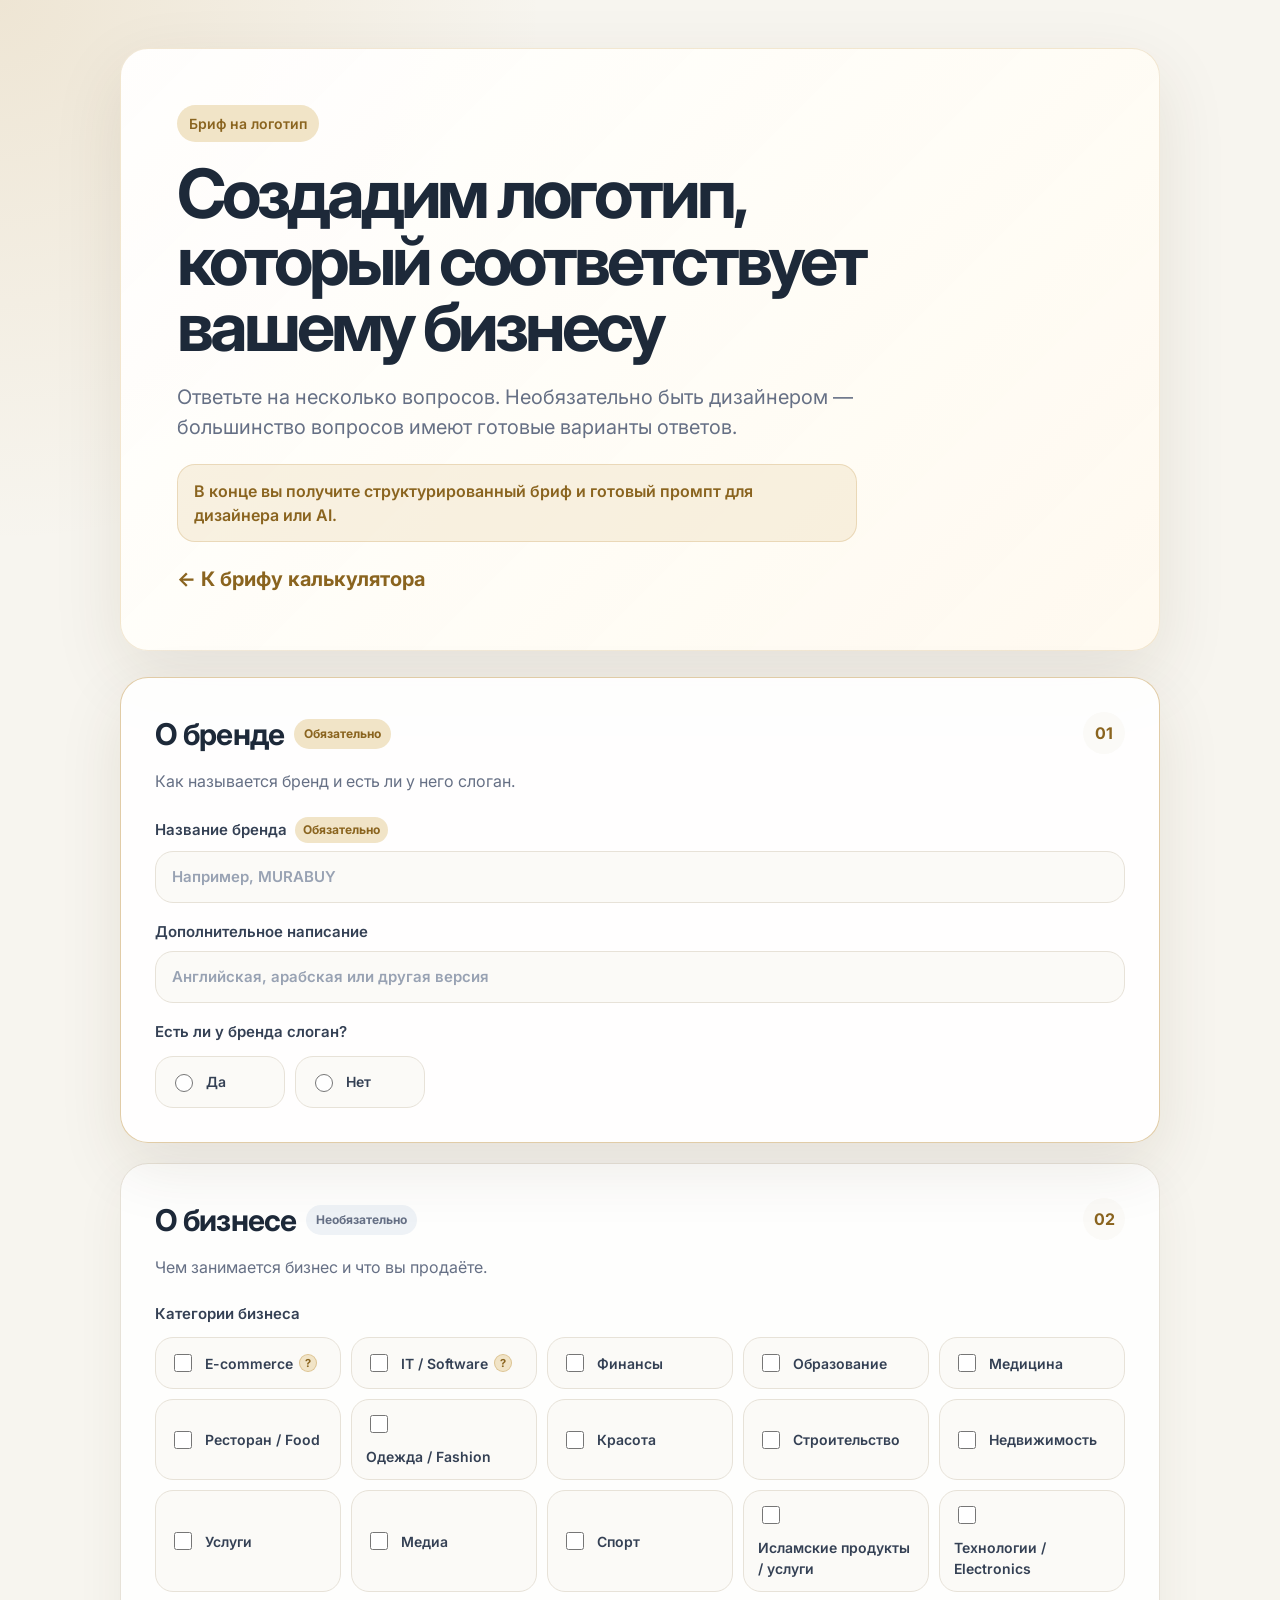
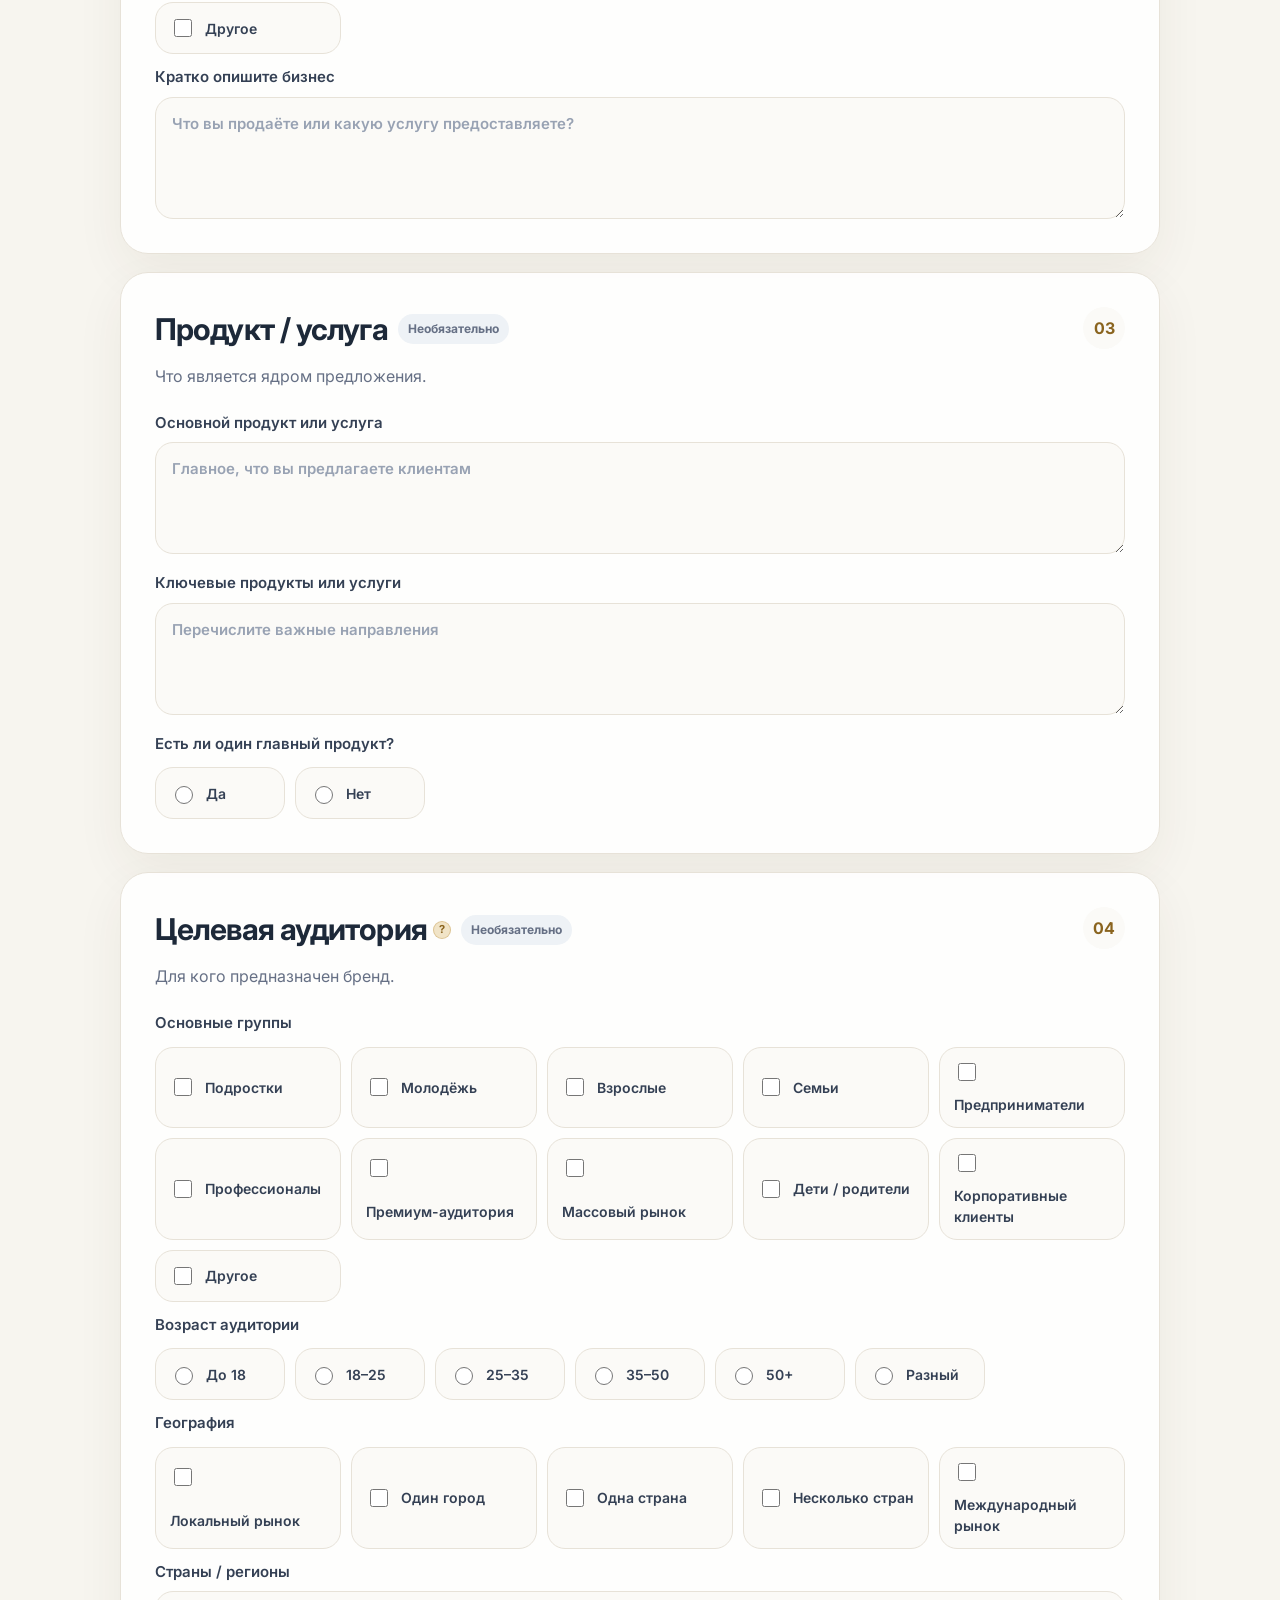
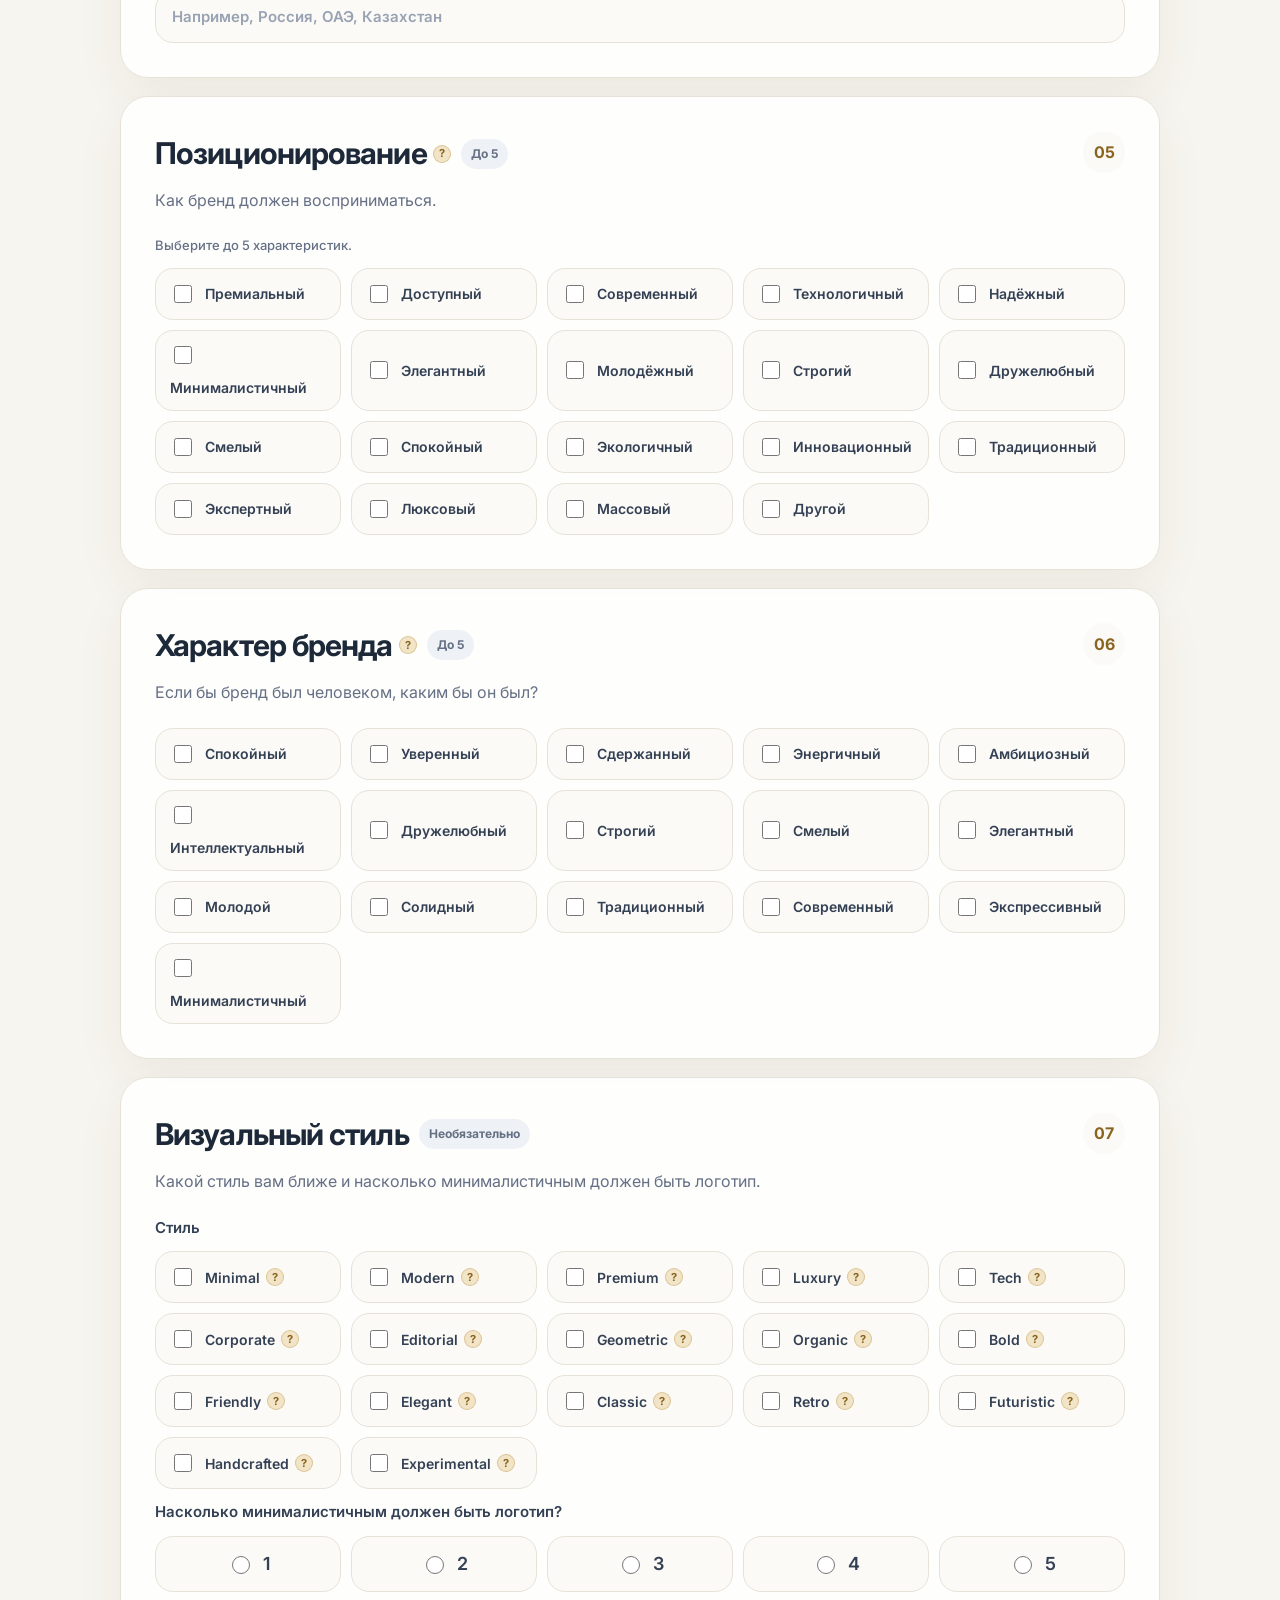
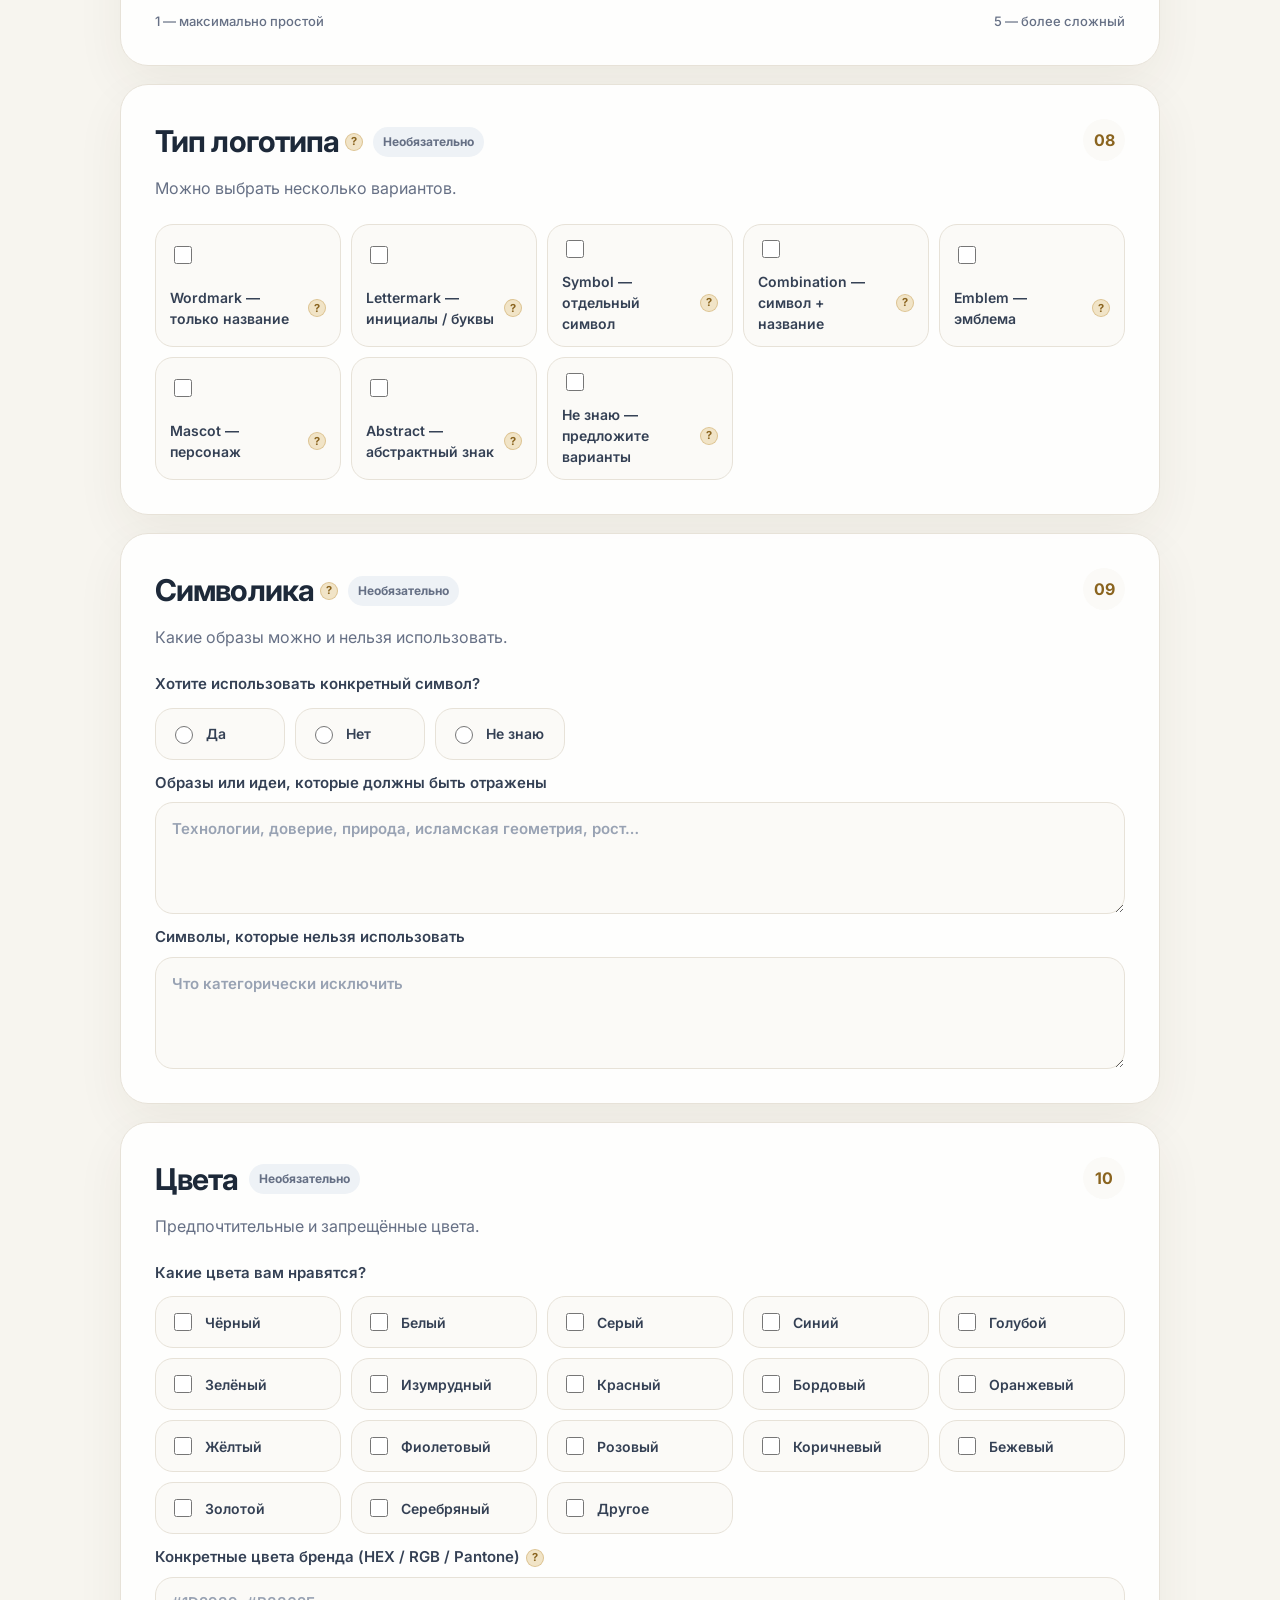
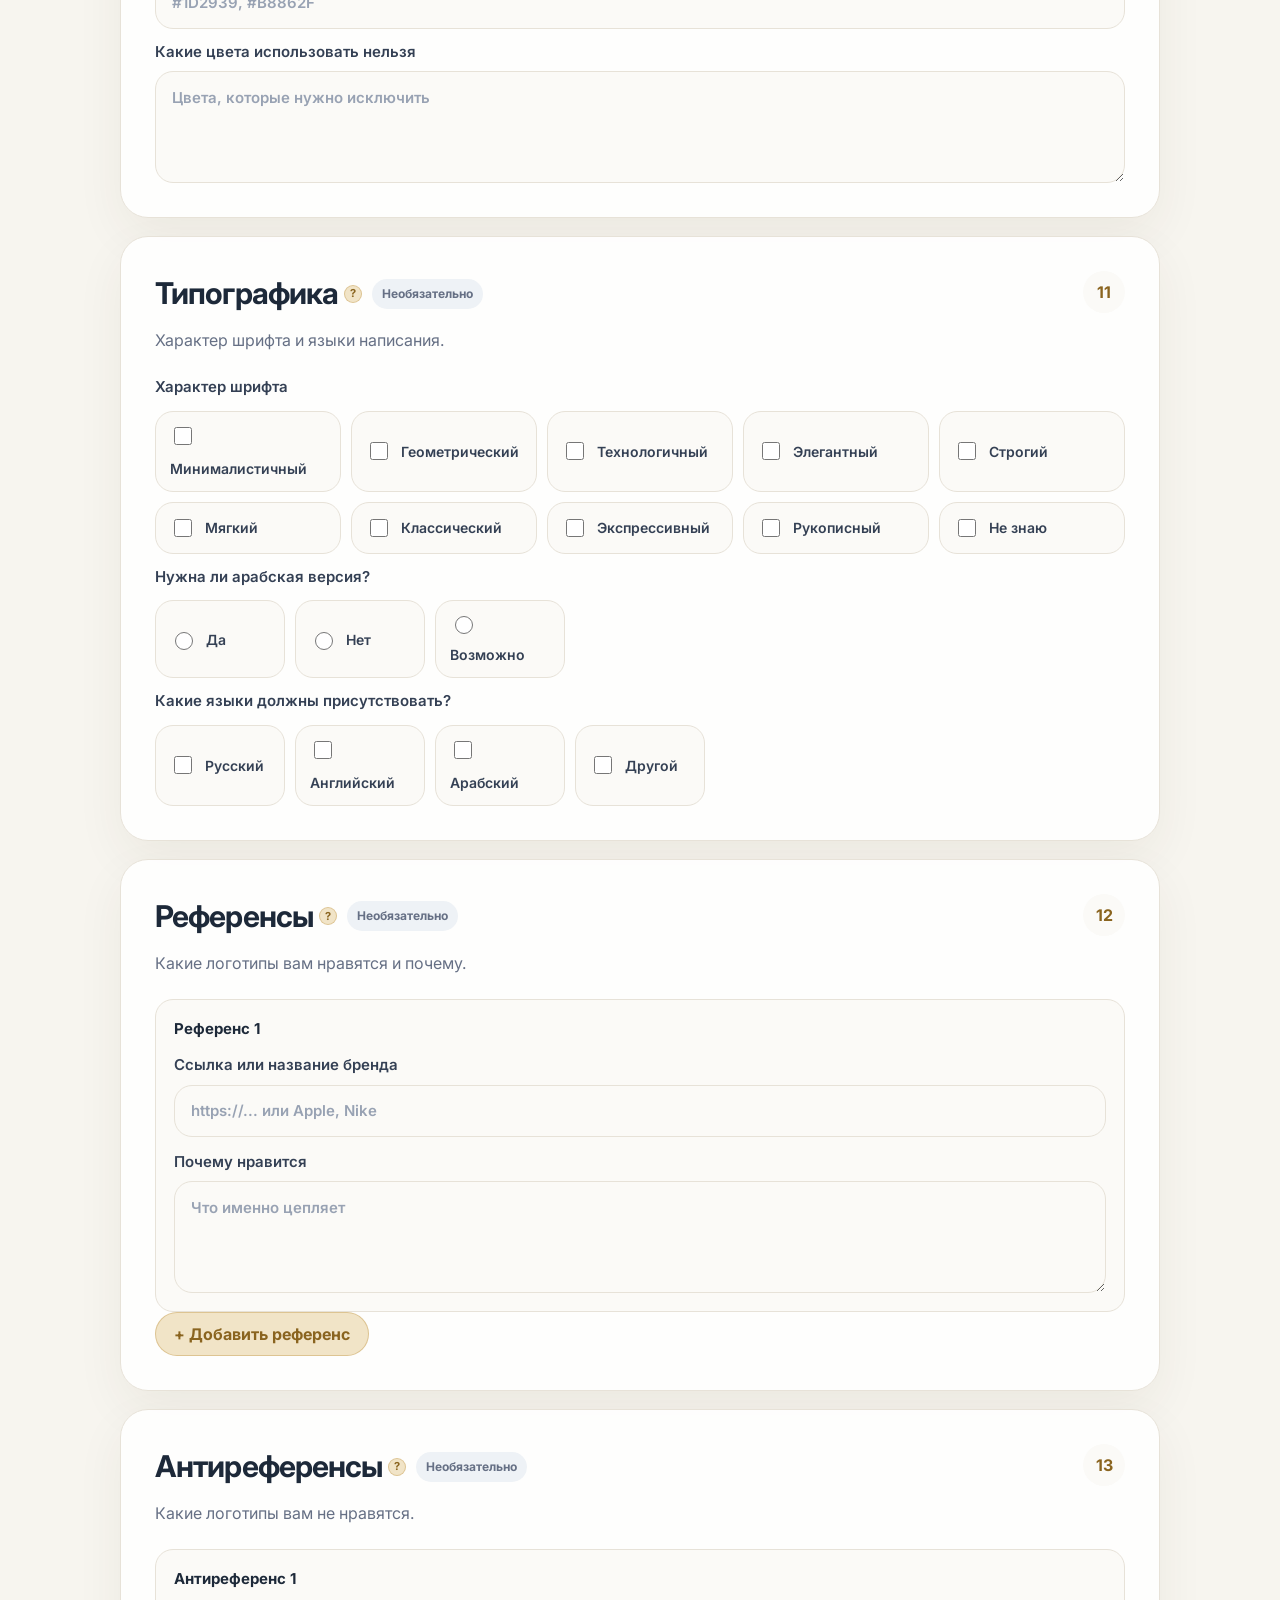
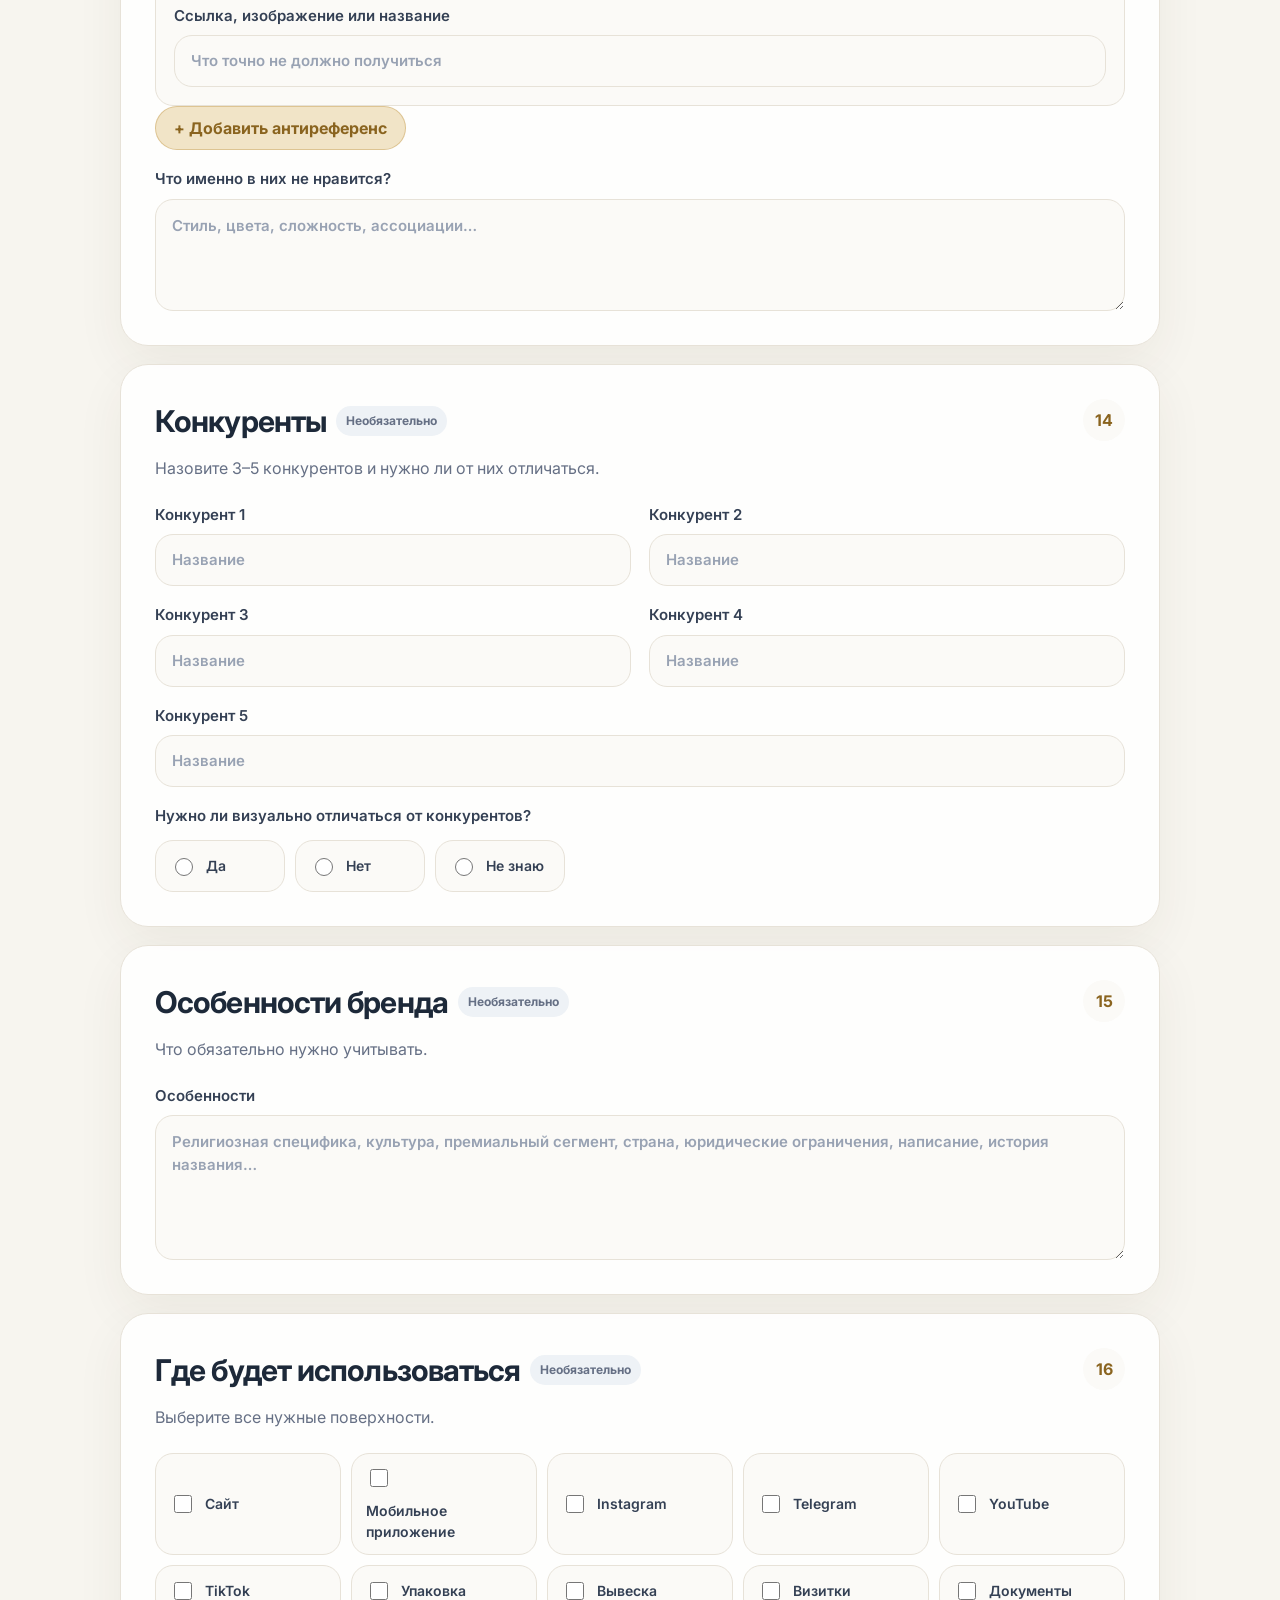
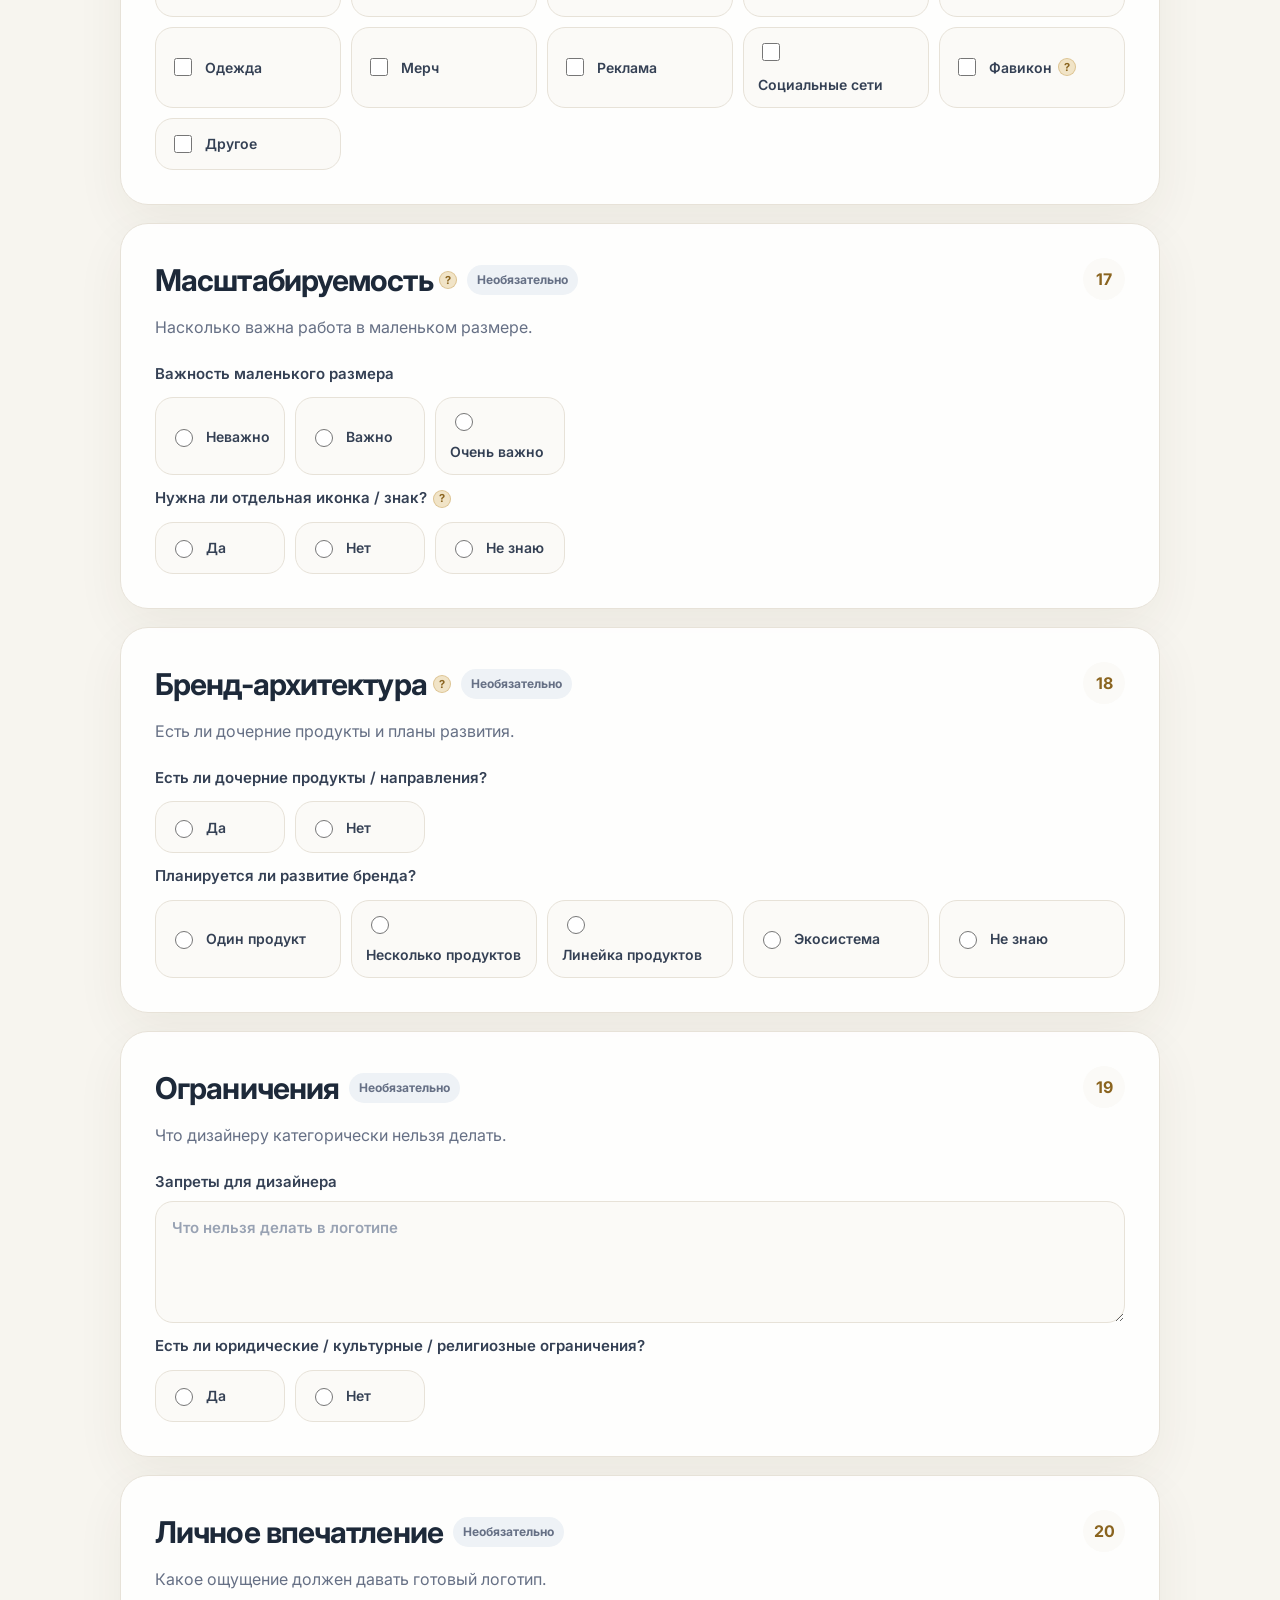
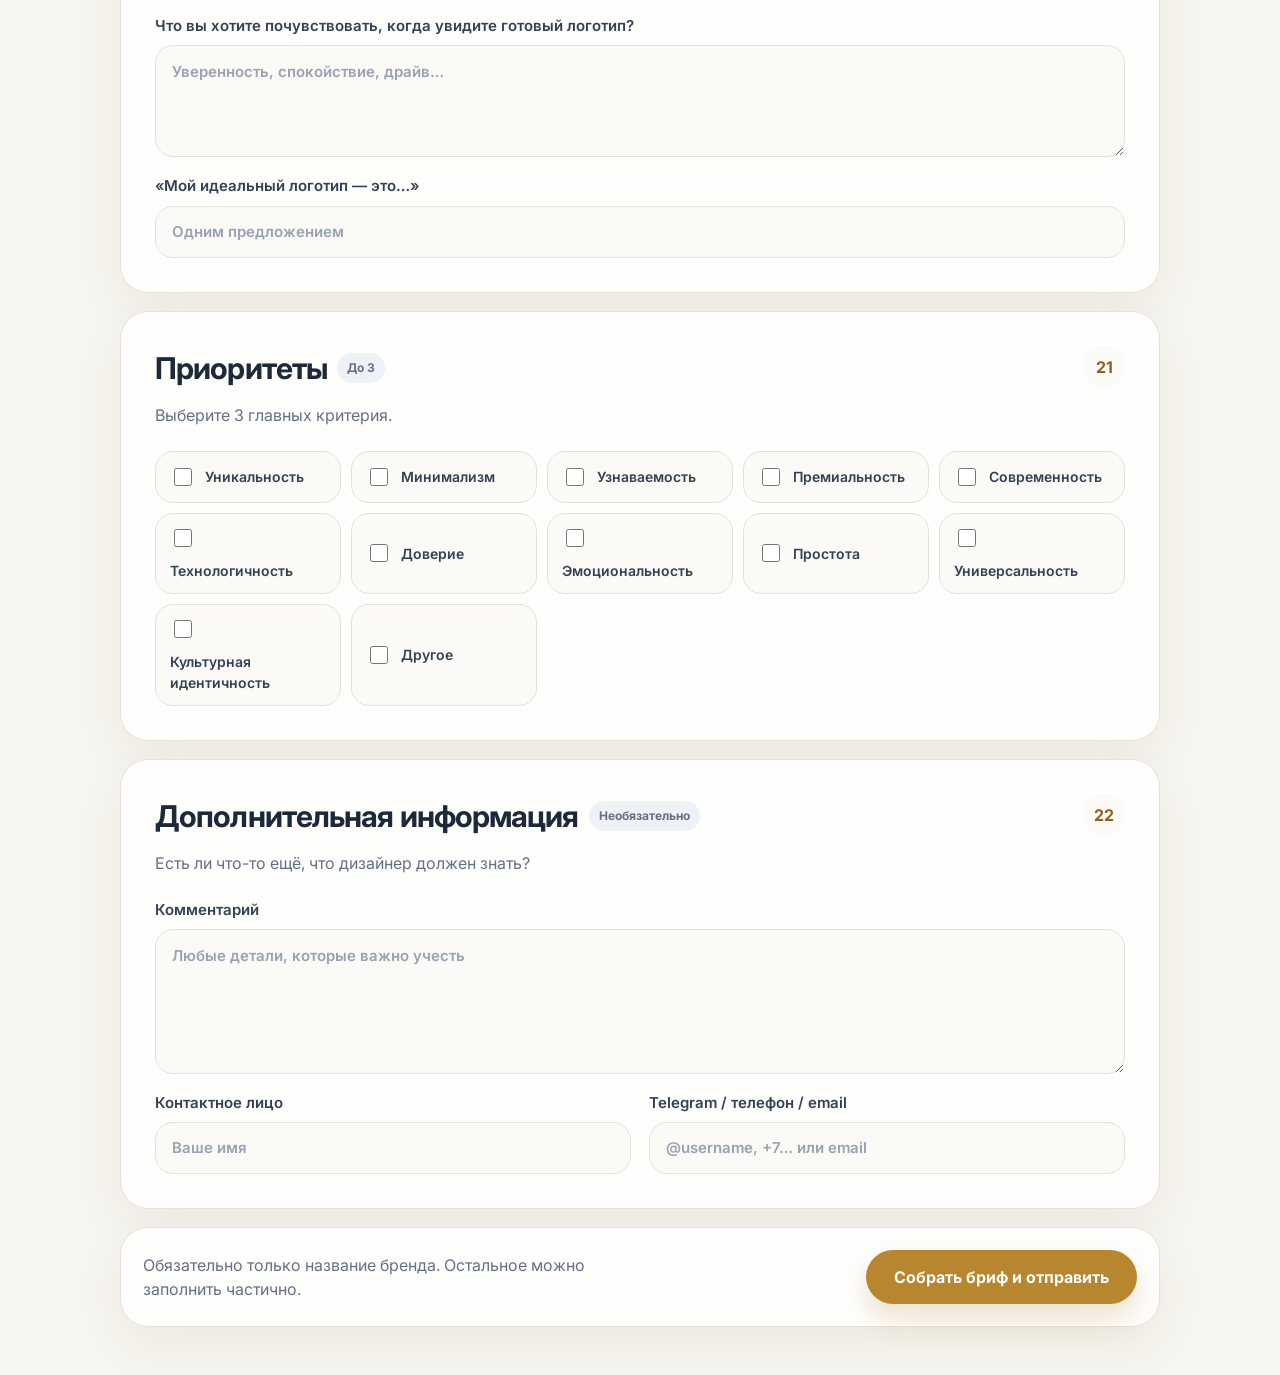
==== logo/index.html @ f01e8b41 "Add term tips and expand the logo brief" ====
<!doctype html>
<html lang="ru">
  <head>
    <meta charset="UTF-8" />
    <meta name="viewport" content="width=device-width, initial-scale=1.0" />
    <title>Бриф на создание логотипа</title>
    <link rel="preconnect" href="https://fonts.googleapis.com" />
    <link rel="preconnect" href="https://fonts.gstatic.com" crossorigin />
    <link
      href="https://fonts.googleapis.com/css2?family=Inter:wght@400;500;600;700&display=swap"
      rel="stylesheet"
    />
    <link rel="stylesheet" href="../styles.css" />
    <link rel="stylesheet" href="styles.css" />
  </head>
  <body>
    <main class="page">
      <section class="hero" aria-labelledby="page-title">
        <div class="hero__badge">Бриф на логотип</div>
        <h1 id="page-title">Создадим логотип, который соответствует вашему бизнесу</h1>
        <p>
          Ответьте на несколько вопросов. Необязательно быть дизайнером — большинство вопросов
          имеют готовые варианты ответов.
        </p>
        <p class="hero__hint">
          В конце вы получите структурированный бриф и готовый промпт для дизайнера или AI.
        </p>
        <p>
          <a href="/">← К брифу калькулятора</a>
        </p>
      </section>

      <nav class="brief-nav" aria-label="Навигация по брифу">
        <a href="#brand" class="brief-nav__link is-active">Бренд</a>
        <a href="#business" class="brief-nav__link">Бизнес</a>
        <a href="#product" class="brief-nav__link">Продукт</a>
        <a href="#audience" class="brief-nav__link">Аудитория</a>
        <a href="#positioning" class="brief-nav__link">Позиция</a>
        <a href="#personality" class="brief-nav__link">Характер</a>
        <a href="#visual" class="brief-nav__link">Стиль</a>
        <a href="#logo-type" class="brief-nav__link">Тип</a>
        <a href="#symbolism" class="brief-nav__link">Символы</a>
        <a href="#colors" class="brief-nav__link">Цвета</a>
        <a href="#typography" class="brief-nav__link">Шрифт</a>
        <a href="#references" class="brief-nav__link">Референсы</a>
        <a href="#anti-references" class="brief-nav__link">Анти</a>
        <a href="#competitors" class="brief-nav__link">Конкуренты</a>
        <a href="#features" class="brief-nav__link">Особенности</a>
        <a href="#usage" class="brief-nav__link">Где</a>
        <a href="#scalability" class="brief-nav__link">Масштаб</a>
        <a href="#architecture" class="brief-nav__link">Архитектура</a>
        <a href="#constraints" class="brief-nav__link">Ограничения</a>
        <a href="#impression" class="brief-nav__link">Впечатление</a>
        <a href="#priorities" class="brief-nav__link">Приоритеты</a>
        <a href="#extra" class="brief-nav__link">Ещё</a>
      </nav>

      <form class="brief-form" id="brief-form">
        <section class="form-section" id="brand" aria-labelledby="brand-title">
          <div class="section-heading">
            <span class="section-number">01</span>
            <div>
              <div class="section-title">
                <h2 id="brand-title">О бренде</h2>
                <span class="section-meta section-meta--required">Обязательно</span>
              </div>
              <p>Как называется бренд и есть ли у него слоган.</p>
            </div>
          </div>

          <div class="form-grid">
            <label class="form-grid__wide">
              <span class="field-label">Название бренда <span class="required-badge">Обязательно</span></span>
              <input name="brandName" type="text" placeholder="Например, MURABUY" required />
            </label>
            <label class="form-grid__wide">
              Дополнительное написание
              <input name="brandNameAlt" type="text" placeholder="Английская, арабская или другая версия" />
            </label>
            <div class="form-grid__wide field-group">
              <p class="field-group__title">Есть ли у бренда слоган?</p>
              <div class="choice-grid choice-grid--compact" data-choice-group="hasSlogan">
                <label class="choice-option">
                  <input name="hasSlogan" type="radio" value="Да" data-show="slogan-field" />
                  Да
                </label>
                <label class="choice-option">
                  <input name="hasSlogan" type="radio" value="Нет" />
                  Нет
                </label>
              </div>
              <label class="conditional-field" id="slogan-field" data-depends="hasSlogan" data-when="Да">
                Слоган
                <input name="slogan" type="text" placeholder="Короткая фраза бренда" />
              </label>
            </div>
          </div>
        </section>

        <section class="form-section" id="business" aria-labelledby="business-title">
          <div class="section-heading">
            <span class="section-number">02</span>
            <div>
              <div class="section-title">
                <h2 id="business-title">О бизнесе</h2>
                <span class="section-meta">Необязательно</span>
              </div>
              <p>Чем занимается бизнес и что вы продаёте.</p>
            </div>
          </div>

          <div class="field-group">
            <p class="field-group__title">Категории бизнеса</p>
            <div class="choice-grid">
              <label class="choice-option"><input name="businessCategories" type="checkbox" value="E-commerce" /> E-commerce</label>
              <label class="choice-option"><input name="businessCategories" type="checkbox" value="IT / Software" /> IT / Software</label>
              <label class="choice-option"><input name="businessCategories" type="checkbox" value="Финансы" /> Финансы</label>
              <label class="choice-option"><input name="businessCategories" type="checkbox" value="Образование" /> Образование</label>
              <label class="choice-option"><input name="businessCategories" type="checkbox" value="Медицина" /> Медицина</label>
              <label class="choice-option"><input name="businessCategories" type="checkbox" value="Ресторан / Food" /> Ресторан / Food</label>
              <label class="choice-option"><input name="businessCategories" type="checkbox" value="Одежда / Fashion" /> Одежда / Fashion</label>
              <label class="choice-option"><input name="businessCategories" type="checkbox" value="Красота" /> Красота</label>
              <label class="choice-option"><input name="businessCategories" type="checkbox" value="Строительство" /> Строительство</label>
              <label class="choice-option"><input name="businessCategories" type="checkbox" value="Недвижимость" /> Недвижимость</label>
              <label class="choice-option"><input name="businessCategories" type="checkbox" value="Услуги" /> Услуги</label>
              <label class="choice-option"><input name="businessCategories" type="checkbox" value="Медиа" /> Медиа</label>
              <label class="choice-option"><input name="businessCategories" type="checkbox" value="Спорт" /> Спорт</label>
              <label class="choice-option"><input name="businessCategories" type="checkbox" value="Исламские продукты / услуги" /> Исламские продукты / услуги</label>
              <label class="choice-option"><input name="businessCategories" type="checkbox" value="Технологии / Electronics" /> Технологии / Electronics</label>
              <label class="choice-option"><input name="businessCategories" type="checkbox" value="Другое" data-show="business-other" /> Другое</label>
            </div>
            <label class="conditional-field" id="business-other" data-depends-checkbox="businessCategories" data-when="Другое">
              Если «Другое»
              <input name="businessOther" type="text" placeholder="Укажите свою категорию" />
            </label>
            <label>
              Кратко опишите бизнес
              <textarea name="businessDescription" rows="4" placeholder="Что вы продаёте или какую услугу предоставляете?"></textarea>
            </label>
          </div>
        </section>

        <section class="form-section" id="product" aria-labelledby="product-title">
          <div class="section-heading">
            <span class="section-number">03</span>
            <div>
              <div class="section-title">
                <h2 id="product-title">Продукт / услуга</h2>
                <span class="section-meta">Необязательно</span>
              </div>
              <p>Что является ядром предложения.</p>
            </div>
          </div>

          <div class="form-grid">
            <label class="form-grid__wide">
              Основной продукт или услуга
              <textarea name="mainProduct" rows="3" placeholder="Главное, что вы предлагаете клиентам"></textarea>
            </label>
            <label class="form-grid__wide">
              Ключевые продукты или услуги
              <textarea name="keyProducts" rows="3" placeholder="Перечислите важные направления"></textarea>
            </label>
            <div class="form-grid__wide field-group">
              <p class="field-group__title">Есть ли один главный продукт?</p>
              <div class="choice-grid choice-grid--compact">
                <label class="choice-option">
                  <input name="hasHeroProduct" type="radio" value="Да" data-show="hero-product-field" />
                  Да
                </label>
                <label class="choice-option">
                  <input name="hasHeroProduct" type="radio" value="Нет" />
                  Нет
                </label>
              </div>
              <label class="conditional-field" id="hero-product-field" data-depends="hasHeroProduct" data-when="Да">
                Главный продукт
                <input name="heroProduct" type="text" placeholder="Название главного продукта" />
              </label>
            </div>
          </div>
        </section>

        <section class="form-section" id="audience" aria-labelledby="audience-title">
          <div class="section-heading">
            <span class="section-number">04</span>
            <div>
              <div class="section-title">
                <h2 id="audience-title">Целевая аудитория</h2>
                <span class="section-meta">Необязательно</span>
              </div>
              <p>Для кого предназначен бренд.</p>
            </div>
          </div>

          <div class="field-group">
            <p class="field-group__title">Основные группы</p>
            <div class="choice-grid">
              <label class="choice-option"><input name="audienceGroups" type="checkbox" value="Подростки" /> Подростки</label>
              <label class="choice-option"><input name="audienceGroups" type="checkbox" value="Молодёжь" /> Молодёжь</label>
              <label class="choice-option"><input name="audienceGroups" type="checkbox" value="Взрослые" /> Взрослые</label>
              <label class="choice-option"><input name="audienceGroups" type="checkbox" value="Семьи" /> Семьи</label>
              <label class="choice-option"><input name="audienceGroups" type="checkbox" value="Предприниматели" /> Предприниматели</label>
              <label class="choice-option"><input name="audienceGroups" type="checkbox" value="Профессионалы" /> Профессионалы</label>
              <label class="choice-option"><input name="audienceGroups" type="checkbox" value="Премиум-аудитория" /> Премиум-аудитория</label>
              <label class="choice-option"><input name="audienceGroups" type="checkbox" value="Массовый рынок" /> Массовый рынок</label>
              <label class="choice-option"><input name="audienceGroups" type="checkbox" value="Дети / родители" /> Дети / родители</label>
              <label class="choice-option"><input name="audienceGroups" type="checkbox" value="Корпоративные клиенты" /> Корпоративные клиенты</label>
              <label class="choice-option"><input name="audienceGroups" type="checkbox" value="Другое" /> Другое</label>
            </div>

            <p class="field-group__title">Возраст аудитории</p>
            <div class="choice-grid choice-grid--compact">
              <label class="choice-option"><input name="audienceAge" type="radio" value="До 18" /> До 18</label>
              <label class="choice-option"><input name="audienceAge" type="radio" value="18–25" /> 18–25</label>
              <label class="choice-option"><input name="audienceAge" type="radio" value="25–35" /> 25–35</label>
              <label class="choice-option"><input name="audienceAge" type="radio" value="35–50" /> 35–50</label>
              <label class="choice-option"><input name="audienceAge" type="radio" value="50+" /> 50+</label>
              <label class="choice-option"><input name="audienceAge" type="radio" value="Разный" /> Разный</label>
            </div>

            <p class="field-group__title">География</p>
            <div class="choice-grid">
              <label class="choice-option"><input name="geography" type="checkbox" value="Локальный рынок" /> Локальный рынок</label>
              <label class="choice-option"><input name="geography" type="checkbox" value="Один город" /> Один город</label>
              <label class="choice-option"><input name="geography" type="checkbox" value="Одна страна" /> Одна страна</label>
              <label class="choice-option"><input name="geography" type="checkbox" value="Несколько стран" /> Несколько стран</label>
              <label class="choice-option"><input name="geography" type="checkbox" value="Международный рынок" /> Международный рынок</label>
            </div>

            <label>
              Страны / регионы
              <input name="regions" type="text" placeholder="Например, Россия, ОАЭ, Казахстан" />
            </label>
          </div>
        </section>

        <section class="form-section" id="positioning" aria-labelledby="positioning-title">
          <div class="section-heading">
            <span class="section-number">05</span>
            <div>
              <div class="section-title">
                <h2 id="positioning-title">Позиционирование</h2>
                <span class="section-meta">До 5</span>
              </div>
              <p>Как бренд должен восприниматься.</p>
            </div>
          </div>

          <div class="field-group">
            <p class="field-hint">Выберите до 5 характеристик.</p>
            <div class="choice-grid" data-max-checks="5" data-max-label="позиционирование">
              <label class="choice-option"><input name="positioning" type="checkbox" value="Премиальный" /> Премиальный</label>
              <label class="choice-option"><input name="positioning" type="checkbox" value="Доступный" /> Доступный</label>
              <label class="choice-option"><input name="positioning" type="checkbox" value="Современный" /> Современный</label>
              <label class="choice-option"><input name="positioning" type="checkbox" value="Технологичный" /> Технологичный</label>
              <label class="choice-option"><input name="positioning" type="checkbox" value="Надёжный" /> Надёжный</label>
              <label class="choice-option"><input name="positioning" type="checkbox" value="Минималистичный" /> Минималистичный</label>
              <label class="choice-option"><input name="positioning" type="checkbox" value="Элегантный" /> Элегантный</label>
              <label class="choice-option"><input name="positioning" type="checkbox" value="Молодёжный" /> Молодёжный</label>
              <label class="choice-option"><input name="positioning" type="checkbox" value="Строгий" /> Строгий</label>
              <label class="choice-option"><input name="positioning" type="checkbox" value="Дружелюбный" /> Дружелюбный</label>
              <label class="choice-option"><input name="positioning" type="checkbox" value="Смелый" /> Смелый</label>
              <label class="choice-option"><input name="positioning" type="checkbox" value="Спокойный" /> Спокойный</label>
              <label class="choice-option"><input name="positioning" type="checkbox" value="Экологичный" /> Экологичный</label>
              <label class="choice-option"><input name="positioning" type="checkbox" value="Инновационный" /> Инновационный</label>
              <label class="choice-option"><input name="positioning" type="checkbox" value="Традиционный" /> Традиционный</label>
              <label class="choice-option"><input name="positioning" type="checkbox" value="Экспертный" /> Экспертный</label>
              <label class="choice-option"><input name="positioning" type="checkbox" value="Люксовый" /> Люксовый</label>
              <label class="choice-option"><input name="positioning" type="checkbox" value="Массовый" /> Массовый</label>
              <label class="choice-option"><input name="positioning" type="checkbox" value="Другой" data-show="positioning-other" /> Другой</label>
            </div>
            <label class="conditional-field" id="positioning-other" data-depends-checkbox="positioning" data-when="Другой">
              Своя характеристика
              <input name="positioningOther" type="text" placeholder="Опишите восприятие бренда" />
            </label>
          </div>
        </section>

        <section class="form-section" id="personality" aria-labelledby="personality-title">
          <div class="section-heading">
            <span class="section-number">06</span>
            <div>
              <div class="section-title">
                <h2 id="personality-title">Характер бренда</h2>
                <span class="section-meta">До 5</span>
              </div>
              <p>Если бы бренд был человеком, каким бы он был?</p>
            </div>
          </div>

          <div class="choice-grid" data-max-checks="5" data-max-label="характер бренда">
            <label class="choice-option"><input name="personality" type="checkbox" value="Спокойный" /> Спокойный</label>
            <label class="choice-option"><input name="personality" type="checkbox" value="Уверенный" /> Уверенный</label>
            <label class="choice-option"><input name="personality" type="checkbox" value="Сдержанный" /> Сдержанный</label>
            <label class="choice-option"><input name="personality" type="checkbox" value="Энергичный" /> Энергичный</label>
            <label class="choice-option"><input name="personality" type="checkbox" value="Амбициозный" /> Амбициозный</label>
            <label class="choice-option"><input name="personality" type="checkbox" value="Интеллектуальный" /> Интеллектуальный</label>
            <label class="choice-option"><input name="personality" type="checkbox" value="Дружелюбный" /> Дружелюбный</label>
            <label class="choice-option"><input name="personality" type="checkbox" value="Строгий" /> Строгий</label>
            <label class="choice-option"><input name="personality" type="checkbox" value="Смелый" /> Смелый</label>
            <label class="choice-option"><input name="personality" type="checkbox" value="Элегантный" /> Элегантный</label>
            <label class="choice-option"><input name="personality" type="checkbox" value="Молодой" /> Молодой</label>
            <label class="choice-option"><input name="personality" type="checkbox" value="Солидный" /> Солидный</label>
            <label class="choice-option"><input name="personality" type="checkbox" value="Традиционный" /> Традиционный</label>
            <label class="choice-option"><input name="personality" type="checkbox" value="Современный" /> Современный</label>
            <label class="choice-option"><input name="personality" type="checkbox" value="Экспрессивный" /> Экспрессивный</label>
            <label class="choice-option"><input name="personality" type="checkbox" value="Минималистичный" /> Минималистичный</label>
          </div>
        </section>

        <section class="form-section" id="visual" aria-labelledby="visual-title">
          <div class="section-heading">
            <span class="section-number">07</span>
            <div>
              <div class="section-title">
                <h2 id="visual-title">Визуальный стиль</h2>
                <span class="section-meta">Необязательно</span>
              </div>
              <p>Какой стиль вам ближе и насколько минималистичным должен быть логотип.</p>
            </div>
          </div>

          <div class="field-group">
            <p class="field-group__title">Стиль</p>
            <div class="choice-grid">
              <label class="choice-option"><input name="visualStyle" type="checkbox" value="Minimal" /> Minimal</label>
              <label class="choice-option"><input name="visualStyle" type="checkbox" value="Modern" /> Modern</label>
              <label class="choice-option"><input name="visualStyle" type="checkbox" value="Premium" /> Premium</label>
              <label class="choice-option"><input name="visualStyle" type="checkbox" value="Luxury" /> Luxury</label>
              <label class="choice-option"><input name="visualStyle" type="checkbox" value="Tech" /> Tech</label>
              <label class="choice-option"><input name="visualStyle" type="checkbox" value="Corporate" /> Corporate</label>
              <label class="choice-option"><input name="visualStyle" type="checkbox" value="Editorial" /> Editorial</label>
              <label class="choice-option"><input name="visualStyle" type="checkbox" value="Geometric" /> Geometric</label>
              <label class="choice-option"><input name="visualStyle" type="checkbox" value="Organic" /> Organic</label>
              <label class="choice-option"><input name="visualStyle" type="checkbox" value="Bold" /> Bold</label>
              <label class="choice-option"><input name="visualStyle" type="checkbox" value="Friendly" /> Friendly</label>
              <label class="choice-option"><input name="visualStyle" type="checkbox" value="Elegant" /> Elegant</label>
              <label class="choice-option"><input name="visualStyle" type="checkbox" value="Classic" /> Classic</label>
              <label class="choice-option"><input name="visualStyle" type="checkbox" value="Retro" /> Retro</label>
              <label class="choice-option"><input name="visualStyle" type="checkbox" value="Futuristic" /> Futuristic</label>
              <label class="choice-option"><input name="visualStyle" type="checkbox" value="Handcrafted" /> Handcrafted</label>
              <label class="choice-option"><input name="visualStyle" type="checkbox" value="Experimental" /> Experimental</label>
            </div>

            <p class="field-group__title">Насколько минималистичным должен быть логотип?</p>
            <div class="scale-options">
              <label class="choice-option"><input name="minimalismLevel" type="radio" value="1" /> 1</label>
              <label class="choice-option"><input name="minimalismLevel" type="radio" value="2" /> 2</label>
              <label class="choice-option"><input name="minimalismLevel" type="radio" value="3" /> 3</label>
              <label class="choice-option"><input name="minimalismLevel" type="radio" value="4" /> 4</label>
              <label class="choice-option"><input name="minimalismLevel" type="radio" value="5" /> 5</label>
            </div>
            <div class="scale-labels">
              <span>1 — максимально простой</span>
              <span>5 — более сложный</span>
            </div>
          </div>
        </section>

        <section class="form-section" id="logo-type" aria-labelledby="logo-type-title">
          <div class="section-heading">
            <span class="section-number">08</span>
            <div>
              <div class="section-title">
                <h2 id="logo-type-title">Тип логотипа</h2>
                <span class="section-meta">Необязательно</span>
              </div>
              <p>Можно выбрать несколько вариантов.</p>
            </div>
          </div>

          <div class="choice-grid">
            <label class="choice-option"><input name="logoTypes" type="checkbox" value="Wordmark — только название" /> Wordmark — только название</label>
            <label class="choice-option"><input name="logoTypes" type="checkbox" value="Lettermark — инициалы / буквы" /> Lettermark — инициалы / буквы</label>
            <label class="choice-option"><input name="logoTypes" type="checkbox" value="Symbol — отдельный символ" /> Symbol — отдельный символ</label>
            <label class="choice-option"><input name="logoTypes" type="checkbox" value="Combination — символ + название" /> Combination — символ + название</label>
            <label class="choice-option"><input name="logoTypes" type="checkbox" value="Emblem — эмблема" /> Emblem — эмблема</label>
            <label class="choice-option"><input name="logoTypes" type="checkbox" value="Mascot — персонаж" /> Mascot — персонаж</label>
            <label class="choice-option"><input name="logoTypes" type="checkbox" value="Abstract — абстрактный знак" /> Abstract — абстрактный знак</label>
            <label class="choice-option"><input name="logoTypes" type="checkbox" value="Не знаю — предложите варианты" /> Не знаю — предложите варианты</label>
          </div>
        </section>

        <section class="form-section" id="symbolism" aria-labelledby="symbolism-title">
          <div class="section-heading">
            <span class="section-number">09</span>
            <div>
              <div class="section-title">
                <h2 id="symbolism-title">Символика</h2>
                <span class="section-meta">Необязательно</span>
              </div>
              <p>Какие образы можно и нельзя использовать.</p>
            </div>
          </div>

          <div class="field-group">
            <p class="field-group__title">Хотите использовать конкретный символ?</p>
            <div class="choice-grid choice-grid--compact">
              <label class="choice-option">
                <input name="wantsSymbol" type="radio" value="Да" data-show="symbol-field" />
                Да
              </label>
              <label class="choice-option">
                <input name="wantsSymbol" type="radio" value="Нет" />
                Нет
              </label>
              <label class="choice-option">
                <input name="wantsSymbol" type="radio" value="Не знаю" />
                Не знаю
              </label>
            </div>
            <label class="conditional-field" id="symbol-field" data-depends="wantsSymbol" data-when="Да">
              Какой символ?
              <textarea name="desiredSymbol" rows="3" placeholder="Опишите символ или идею"></textarea>
            </label>
            <label>
              Образы или идеи, которые должны быть отражены
              <textarea name="symbolIdeas" rows="3" placeholder="Технологии, доверие, природа, исламская геометрия, рост…"></textarea>
            </label>
            <label>
              Символы, которые нельзя использовать
              <textarea name="forbiddenSymbols" rows="3" placeholder="Что категорически исключить"></textarea>
            </label>
          </div>
        </section>

        <section class="form-section" id="colors" aria-labelledby="colors-title">
          <div class="section-heading">
            <span class="section-number">10</span>
            <div>
              <div class="section-title">
                <h2 id="colors-title">Цвета</h2>
                <span class="section-meta">Необязательно</span>
              </div>
              <p>Предпочтительные и запрещённые цвета.</p>
            </div>
          </div>

          <div class="field-group">
            <p class="field-group__title">Какие цвета вам нравятся?</p>
            <div class="choice-grid">
              <label class="choice-option"><input name="likedColors" type="checkbox" value="Чёрный" /> Чёрный</label>
              <label class="choice-option"><input name="likedColors" type="checkbox" value="Белый" /> Белый</label>
              <label class="choice-option"><input name="likedColors" type="checkbox" value="Серый" /> Серый</label>
              <label class="choice-option"><input name="likedColors" type="checkbox" value="Синий" /> Синий</label>
              <label class="choice-option"><input name="likedColors" type="checkbox" value="Голубой" /> Голубой</label>
              <label class="choice-option"><input name="likedColors" type="checkbox" value="Зелёный" /> Зелёный</label>
              <label class="choice-option"><input name="likedColors" type="checkbox" value="Изумрудный" /> Изумрудный</label>
              <label class="choice-option"><input name="likedColors" type="checkbox" value="Красный" /> Красный</label>
              <label class="choice-option"><input name="likedColors" type="checkbox" value="Бордовый" /> Бордовый</label>
              <label class="choice-option"><input name="likedColors" type="checkbox" value="Оранжевый" /> Оранжевый</label>
              <label class="choice-option"><input name="likedColors" type="checkbox" value="Жёлтый" /> Жёлтый</label>
              <label class="choice-option"><input name="likedColors" type="checkbox" value="Фиолетовый" /> Фиолетовый</label>
              <label class="choice-option"><input name="likedColors" type="checkbox" value="Розовый" /> Розовый</label>
              <label class="choice-option"><input name="likedColors" type="checkbox" value="Коричневый" /> Коричневый</label>
              <label class="choice-option"><input name="likedColors" type="checkbox" value="Бежевый" /> Бежевый</label>
              <label class="choice-option"><input name="likedColors" type="checkbox" value="Золотой" /> Золотой</label>
              <label class="choice-option"><input name="likedColors" type="checkbox" value="Серебряный" /> Серебряный</label>
              <label class="choice-option"><input name="likedColors" type="checkbox" value="Другое" data-show="colors-other" /> Другое</label>
            </div>
            <label class="conditional-field" id="colors-other" data-depends-checkbox="likedColors" data-when="Другое">
              Свой цвет
              <input name="likedColorsOther" type="text" placeholder="Опишите или укажите HEX" />
            </label>
            <label>
              Конкретные цвета бренда (HEX / RGB / Pantone)
              <input name="brandColors" type="text" placeholder="#1D2939, #B8862F" />
            </label>
            <label>
              Какие цвета использовать нельзя
              <textarea name="forbiddenColors" rows="3" placeholder="Цвета, которые нужно исключить"></textarea>
            </label>
          </div>
        </section>

        <section class="form-section" id="typography" aria-labelledby="typography-title">
          <div class="section-heading">
            <span class="section-number">11</span>
            <div>
              <div class="section-title">
                <h2 id="typography-title">Типографика</h2>
                <span class="section-meta">Необязательно</span>
              </div>
              <p>Характер шрифта и языки написания.</p>
            </div>
          </div>

          <div class="field-group">
            <p class="field-group__title">Характер шрифта</p>
            <div class="choice-grid">
              <label class="choice-option"><input name="typographyStyle" type="checkbox" value="Минималистичный" /> Минималистичный</label>
              <label class="choice-option"><input name="typographyStyle" type="checkbox" value="Геометрический" /> Геометрический</label>
              <label class="choice-option"><input name="typographyStyle" type="checkbox" value="Технологичный" /> Технологичный</label>
              <label class="choice-option"><input name="typographyStyle" type="checkbox" value="Элегантный" /> Элегантный</label>
              <label class="choice-option"><input name="typographyStyle" type="checkbox" value="Строгий" /> Строгий</label>
              <label class="choice-option"><input name="typographyStyle" type="checkbox" value="Мягкий" /> Мягкий</label>
              <label class="choice-option"><input name="typographyStyle" type="checkbox" value="Классический" /> Классический</label>
              <label class="choice-option"><input name="typographyStyle" type="checkbox" value="Экспрессивный" /> Экспрессивный</label>
              <label class="choice-option"><input name="typographyStyle" type="checkbox" value="Рукописный" /> Рукописный</label>
              <label class="choice-option"><input name="typographyStyle" type="checkbox" value="Не знаю" /> Не знаю</label>
            </div>

            <p class="field-group__title">Нужна ли арабская версия?</p>
            <div class="choice-grid choice-grid--compact">
              <label class="choice-option"><input name="needsArabic" type="radio" value="Да" /> Да</label>
              <label class="choice-option"><input name="needsArabic" type="radio" value="Нет" /> Нет</label>
              <label class="choice-option"><input name="needsArabic" type="radio" value="Возможно" /> Возможно</label>
            </div>

            <p class="field-group__title">Какие языки должны присутствовать?</p>
            <div class="choice-grid choice-grid--compact">
              <label class="choice-option"><input name="languages" type="checkbox" value="Русский" /> Русский</label>
              <label class="choice-option"><input name="languages" type="checkbox" value="Английский" /> Английский</label>
              <label class="choice-option"><input name="languages" type="checkbox" value="Арабский" /> Арабский</label>
              <label class="choice-option"><input name="languages" type="checkbox" value="Другой" data-show="languages-other" /> Другой</label>
            </div>
            <label class="conditional-field" id="languages-other" data-depends-checkbox="languages" data-when="Другой">
              Другой язык
              <input name="languagesOther" type="text" placeholder="Укажите язык" />
            </label>
          </div>
        </section>

        <section class="form-section" id="references" aria-labelledby="references-title">
          <div class="section-heading">
            <span class="section-number">12</span>
            <div>
              <div class="section-title">
                <h2 id="references-title">Референсы</h2>
                <span class="section-meta">Необязательно</span>
              </div>
              <p>Какие логотипы вам нравятся и почему.</p>
            </div>
          </div>

          <div class="reference-list" id="references-list" data-kind="reference" data-max="5">
            <div class="reference-card" data-item>
              <div class="reference-card__header">
                <h3 class="reference-card__title">Референс 1</h3>
              </div>
              <label>
                Ссылка или название бренда
                <input name="referenceUrl1" type="text" placeholder="https://... или Apple, Nike" />
              </label>
              <label>
                Почему нравится
                <textarea name="referenceWhy1" rows="2" placeholder="Что именно цепляет"></textarea>
              </label>
            </div>
          </div>
          <button type="button" class="secondary-button add-item-button" data-add="references-list">
            + Добавить референс
          </button>
        </section>

        <section class="form-section" id="anti-references" aria-labelledby="anti-references-title">
          <div class="section-heading">
            <span class="section-number">13</span>
            <div>
              <div class="section-title">
                <h2 id="anti-references-title">Антиреференсы</h2>
                <span class="section-meta">Необязательно</span>
              </div>
              <p>Какие логотипы вам не нравятся.</p>
            </div>
          </div>

          <div class="reference-list" id="anti-references-list" data-kind="anti" data-max="5">
            <div class="reference-card" data-item>
              <div class="reference-card__header">
                <h3 class="reference-card__title">Антиреференс 1</h3>
              </div>
              <label>
                Ссылка, изображение или название
                <input name="antiReferenceUrl1" type="text" placeholder="Что точно не должно получиться" />
              </label>
            </div>
          </div>
          <button type="button" class="secondary-button add-item-button" data-add="anti-references-list">
            + Добавить антиреференс
          </button>

          <label style="margin-top: 18px">
            Что именно в них не нравится?
            <textarea name="antiReferenceWhy" rows="3" placeholder="Стиль, цвета, сложность, ассоциации…"></textarea>
          </label>
        </section>

        <section class="form-section" id="competitors" aria-labelledby="competitors-title">
          <div class="section-heading">
            <span class="section-number">14</span>
            <div>
              <div class="section-title">
                <h2 id="competitors-title">Конкуренты</h2>
                <span class="section-meta">Необязательно</span>
              </div>
              <p>Назовите 3–5 конкурентов и нужно ли от них отличаться.</p>
            </div>
          </div>

          <div class="form-grid">
            <label><span class="field-label">Конкурент 1</span><input name="competitor1" type="text" placeholder="Название" /></label>
            <label><span class="field-label">Конкурент 2</span><input name="competitor2" type="text" placeholder="Название" /></label>
            <label><span class="field-label">Конкурент 3</span><input name="competitor3" type="text" placeholder="Название" /></label>
            <label><span class="field-label">Конкурент 4</span><input name="competitor4" type="text" placeholder="Название" /></label>
            <label class="form-grid__wide"><span class="field-label">Конкурент 5</span><input name="competitor5" type="text" placeholder="Название" /></label>
            <div class="form-grid__wide field-group">
              <p class="field-group__title">Нужно ли визуально отличаться от конкурентов?</p>
              <div class="choice-grid choice-grid--compact">
                <label class="choice-option">
                  <input name="differentiate" type="radio" value="Да" data-show="differentiate-field" />
                  Да
                </label>
                <label class="choice-option">
                  <input name="differentiate" type="radio" value="Нет" />
                  Нет
                </label>
                <label class="choice-option">
                  <input name="differentiate" type="radio" value="Не знаю" />
                  Не знаю
                </label>
              </div>
              <label class="conditional-field" id="differentiate-field" data-depends="differentiate" data-when="Да">
                Чем отличаться?
                <textarea name="differentiateHow" rows="3" placeholder="Цвет, стиль, символика, тон…"></textarea>
              </label>
            </div>
          </div>
        </section>

        <section class="form-section" id="features" aria-labelledby="features-title">
          <div class="section-heading">
            <span class="section-number">15</span>
            <div>
              <div class="section-title">
                <h2 id="features-title">Особенности бренда</h2>
                <span class="section-meta">Необязательно</span>
              </div>
              <p>Что обязательно нужно учитывать.</p>
            </div>
          </div>

          <label>
            Особенности
            <textarea
              name="brandFeatures"
              rows="5"
              placeholder="Религиозная специфика, культура, премиальный сегмент, страна, юридические ограничения, написание, история названия…"
            ></textarea>
          </label>
        </section>

        <section class="form-section" id="usage" aria-labelledby="usage-title">
          <div class="section-heading">
            <span class="section-number">16</span>
            <div>
              <div class="section-title">
                <h2 id="usage-title">Где будет использоваться</h2>
                <span class="section-meta">Необязательно</span>
              </div>
              <p>Выберите все нужные поверхности.</p>
            </div>
          </div>

          <div class="choice-grid">
            <label class="choice-option"><input name="usage" type="checkbox" value="Сайт" /> Сайт</label>
            <label class="choice-option"><input name="usage" type="checkbox" value="Мобильное приложение" /> Мобильное приложение</label>
            <label class="choice-option"><input name="usage" type="checkbox" value="Instagram" /> Instagram</label>
            <label class="choice-option"><input name="usage" type="checkbox" value="Telegram" /> Telegram</label>
            <label class="choice-option"><input name="usage" type="checkbox" value="YouTube" /> YouTube</label>
            <label class="choice-option"><input name="usage" type="checkbox" value="TikTok" /> TikTok</label>
            <label class="choice-option"><input name="usage" type="checkbox" value="Упаковка" /> Упаковка</label>
            <label class="choice-option"><input name="usage" type="checkbox" value="Вывеска" /> Вывеска</label>
            <label class="choice-option"><input name="usage" type="checkbox" value="Визитки" /> Визитки</label>
            <label class="choice-option"><input name="usage" type="checkbox" value="Документы" /> Документы</label>
            <label class="choice-option"><input name="usage" type="checkbox" value="Одежда" /> Одежда</label>
            <label class="choice-option"><input name="usage" type="checkbox" value="Мерч" /> Мерч</label>
            <label class="choice-option"><input name="usage" type="checkbox" value="Реклама" /> Реклама</label>
            <label class="choice-option"><input name="usage" type="checkbox" value="Социальные сети" /> Социальные сети</label>
            <label class="choice-option"><input name="usage" type="checkbox" value="Фавикон" /> Фавикон</label>
            <label class="choice-option"><input name="usage" type="checkbox" value="Другое" data-show="usage-other" /> Другое</label>
          </div>
          <label class="conditional-field" id="usage-other" data-depends-checkbox="usage" data-when="Другое" style="margin-top: 12px">
            Другое применение
            <input name="usageOther" type="text" placeholder="Где ещё будет логотип" />
          </label>
        </section>

        <section class="form-section" id="scalability" aria-labelledby="scalability-title">
          <div class="section-heading">
            <span class="section-number">17</span>
            <div>
              <div class="section-title">
                <h2 id="scalability-title">Масштабируемость</h2>
                <span class="section-meta">Необязательно</span>
              </div>
              <p>Насколько важна работа в маленьком размере.</p>
            </div>
          </div>

          <div class="field-group">
            <p class="field-group__title">Важность маленького размера</p>
            <div class="choice-grid choice-grid--compact">
              <label class="choice-option"><input name="smallSizeImportance" type="radio" value="Неважно" /> Неважно</label>
              <label class="choice-option"><input name="smallSizeImportance" type="radio" value="Важно" /> Важно</label>
              <label class="choice-option"><input name="smallSizeImportance" type="radio" value="Очень важно" /> Очень важно</label>
            </div>

            <p class="field-group__title">Нужна ли отдельная иконка / знак?</p>
            <div class="choice-grid choice-grid--compact">
              <label class="choice-option"><input name="needsIcon" type="radio" value="Да" /> Да</label>
              <label class="choice-option"><input name="needsIcon" type="radio" value="Нет" /> Нет</label>
              <label class="choice-option"><input name="needsIcon" type="radio" value="Не знаю" /> Не знаю</label>
            </div>
          </div>
        </section>

        <section class="form-section" id="architecture" aria-labelledby="architecture-title">
          <div class="section-heading">
            <span class="section-number">18</span>
            <div>
              <div class="section-title">
                <h2 id="architecture-title">Бренд-архитектура</h2>
                <span class="section-meta">Необязательно</span>
              </div>
              <p>Есть ли дочерние продукты и планы развития.</p>
            </div>
          </div>

          <div class="field-group">
            <p class="field-group__title">Есть ли дочерние продукты / направления?</p>
            <div class="choice-grid choice-grid--compact">
              <label class="choice-option">
                <input name="hasSubbrands" type="radio" value="Да" data-show="subbrands-field" />
                Да
              </label>
              <label class="choice-option">
                <input name="hasSubbrands" type="radio" value="Нет" />
                Нет
              </label>
            </div>
            <label class="conditional-field" id="subbrands-field" data-depends="hasSubbrands" data-when="Да">
              Какие направления?
              <textarea name="subbrands" rows="3" placeholder="Перечислите продукты или направления"></textarea>
            </label>

            <p class="field-group__title">Планируется ли развитие бренда?</p>
            <div class="choice-grid">
              <label class="choice-option"><input name="brandGrowth" type="radio" value="Один продукт" /> Один продукт</label>
              <label class="choice-option"><input name="brandGrowth" type="radio" value="Несколько продуктов" /> Несколько продуктов</label>
              <label class="choice-option"><input name="brandGrowth" type="radio" value="Линейка продуктов" /> Линейка продуктов</label>
              <label class="choice-option"><input name="brandGrowth" type="radio" value="Экосистема" /> Экосистема</label>
              <label class="choice-option"><input name="brandGrowth" type="radio" value="Не знаю" /> Не знаю</label>
            </div>
          </div>
        </section>

        <section class="form-section" id="constraints" aria-labelledby="constraints-title">
          <div class="section-heading">
            <span class="section-number">19</span>
            <div>
              <div class="section-title">
                <h2 id="constraints-title">Ограничения</h2>
                <span class="section-meta">Необязательно</span>
              </div>
              <p>Что дизайнеру категорически нельзя делать.</p>
            </div>
          </div>

          <div class="field-group">
            <label>
              Запреты для дизайнера
              <textarea name="designerRestrictions" rows="4" placeholder="Что нельзя делать в логотипе"></textarea>
            </label>
            <p class="field-group__title">Есть ли юридические / культурные / религиозные ограничения?</p>
            <div class="choice-grid choice-grid--compact">
              <label class="choice-option">
                <input name="hasLegalConstraints" type="radio" value="Да" data-show="legal-constraints-field" />
                Да
              </label>
              <label class="choice-option">
                <input name="hasLegalConstraints" type="radio" value="Нет" />
                Нет
              </label>
            </div>
            <label class="conditional-field" id="legal-constraints-field" data-depends="hasLegalConstraints" data-when="Да">
              Опишите ограничения
              <textarea name="legalConstraints" rows="3" placeholder="Юридические, культурные или религиозные требования"></textarea>
            </label>
          </div>
        </section>

        <section class="form-section" id="impression" aria-labelledby="impression-title">
          <div class="section-heading">
            <span class="section-number">20</span>
            <div>
              <div class="section-title">
                <h2 id="impression-title">Личное впечатление</h2>
                <span class="section-meta">Необязательно</span>
              </div>
              <p>Какое ощущение должен давать готовый логотип.</p>
            </div>
          </div>

          <div class="form-grid">
            <label class="form-grid__wide">
              Что вы хотите почувствовать, когда увидите готовый логотип?
              <textarea name="desiredFeeling" rows="3" placeholder="Уверенность, спокойствие, драйв…"></textarea>
            </label>
            <label class="form-grid__wide">
              «Мой идеальный логотип — это…»
              <input name="idealLogoSentence" type="text" placeholder="Одним предложением" />
            </label>
          </div>
        </section>

        <section class="form-section" id="priorities" aria-labelledby="priorities-title">
          <div class="section-heading">
            <span class="section-number">21</span>
            <div>
              <div class="section-title">
                <h2 id="priorities-title">Приоритеты</h2>
                <span class="section-meta">До 3</span>
              </div>
              <p>Выберите 3 главных критерия.</p>
            </div>
          </div>

          <div class="choice-grid" data-max-checks="3" data-max-label="приоритеты">
            <label class="choice-option"><input name="priorities" type="checkbox" value="Уникальность" /> Уникальность</label>
            <label class="choice-option"><input name="priorities" type="checkbox" value="Минимализм" /> Минимализм</label>
            <label class="choice-option"><input name="priorities" type="checkbox" value="Узнаваемость" /> Узнаваемость</label>
            <label class="choice-option"><input name="priorities" type="checkbox" value="Премиальность" /> Премиальность</label>
            <label class="choice-option"><input name="priorities" type="checkbox" value="Современность" /> Современность</label>
            <label class="choice-option"><input name="priorities" type="checkbox" value="Технологичность" /> Технологичность</label>
            <label class="choice-option"><input name="priorities" type="checkbox" value="Доверие" /> Доверие</label>
            <label class="choice-option"><input name="priorities" type="checkbox" value="Эмоциональность" /> Эмоциональность</label>
            <label class="choice-option"><input name="priorities" type="checkbox" value="Простота" /> Простота</label>
            <label class="choice-option"><input name="priorities" type="checkbox" value="Универсальность" /> Универсальность</label>
            <label class="choice-option"><input name="priorities" type="checkbox" value="Культурная идентичность" /> Культурная идентичность</label>
            <label class="choice-option"><input name="priorities" type="checkbox" value="Другое" data-show="priorities-other" /> Другое</label>
          </div>
          <label class="conditional-field" id="priorities-other" data-depends-checkbox="priorities" data-when="Другое" style="margin-top: 12px">
            Свой приоритет
            <input name="prioritiesOther" type="text" placeholder="Укажите критерий" />
          </label>
        </section>

        <section class="form-section" id="extra" aria-labelledby="extra-title">
          <div class="section-heading">
            <span class="section-number">22</span>
            <div>
              <div class="section-title">
                <h2 id="extra-title">Дополнительная информация</h2>
                <span class="section-meta">Необязательно</span>
              </div>
              <p>Есть ли что-то ещё, что дизайнер должен знать?</p>
            </div>
          </div>

          <label>
            Комментарий
            <textarea name="extraInfo" rows="5" placeholder="Любые детали, которые важно учесть"></textarea>
          </label>

          <div class="form-grid" style="margin-top: 18px">
            <label>
              <span class="field-label">Контактное лицо</span>
              <input name="contactName" type="text" placeholder="Ваше имя" />
            </label>
            <label>
              <span class="field-label">Telegram / телефон / email</span>
              <input name="contactInfo" type="text" placeholder="@username, +7… или email" />
            </label>
          </div>
        </section>

        <div class="form-actions">
          <div>
            <p>Обязательно только название бренда. Остальное можно заполнить частично.</p>
            <p class="form-status" id="form-status" role="status"></p>
          </div>
          <button type="submit" id="submit-button">Собрать бриф и отправить</button>
        </div>
      </form>

      <section class="result-screen" id="result-screen" aria-labelledby="result-title" hidden>
        <article class="result-card">
          <div class="hero__badge">Готово</div>
          <h2 id="result-title">Ваш бриф готов</h2>
          <p>
            Мы собрали ваши ответы и превратили их в структурированное ТЗ и AI-промпт для разработки
            логотипа. Копия также отправлена в Telegram.
          </p>
          <p class="form-status" id="result-status" role="status"></p>

          <div class="result-actions">
            <button type="button" id="copy-prompt">Скопировать промпт</button>
            <button type="button" class="secondary-button" id="download-brief">Скачать бриф</button>
            <button type="button" class="ghost-button" id="edit-brief">Изменить ответы</button>
            <button type="button" class="ghost-button" id="new-brief">Создать новый бриф</button>
          </div>

          <div class="summary-block" id="summary-block"></div>

          <h3 style="margin: 0 0 12px; font-size: 18px">Финальный AI Prompt</h3>
          <pre class="prompt-box" id="prompt-box"></pre>
          <p class="prompt-tools">
            Готовый промпт можно использовать в ChatGPT, Midjourney, Gemini, Claude, передать дизайнеру
            или студии.
          </p>
        </article>
      </section>
    </main>

    <div class="copy-toast" id="copy-toast" role="status">Промпт скопирован</div>
    <script src="script.js"></script>
  </body>
</html>
---- styles.css ----
:root {
  --bg: #f7f5ef;
  --surface: #ffffff;
  --surface-muted: #fbfaf7;
  --text: #1d2939;
  --muted: #667085;
  --line: #e7e2d8;
  --accent: #b8862f;
  --accent-dark: #8a641f;
  --accent-soft: #f1e4c7;
  --shadow: 0 24px 70px rgba(64, 48, 24, 0.1);
  --radius-lg: 28px;
  --radius-md: 18px;
  --page-width: 1040px;
}

* {
  box-sizing: border-box;
}

html {
  scroll-behavior: smooth;
}

body {
  margin: 0;
  min-width: 320px;
  background:
    radial-gradient(circle at top left, rgba(184, 134, 47, 0.14), transparent 34rem),
    var(--bg);
  color: var(--text);
  font-family:
    Inter,
    system-ui,
    -apple-system,
    BlinkMacSystemFont,
    "Segoe UI",
    sans-serif;
  line-height: 1.5;
}

body.has-modal {
  overflow: hidden;
}

button,
input,
select,
textarea {
  font: inherit;
}

button {
  cursor: pointer;
}

.page {
  width: min(100% - 32px, var(--page-width));
  margin: 0 auto;
  padding: 48px 0;
}

.hero {
  margin-bottom: 28px;
  padding: clamp(28px, 5vw, 56px);
  border: 1px solid rgba(184, 134, 47, 0.18);
  border-radius: var(--radius-lg);
  background: linear-gradient(135deg, rgba(255, 255, 255, 0.94), rgba(255, 250, 239, 0.9));
  box-shadow: var(--shadow);
}

.hero__badge,
.success-message span {
  display: inline-flex;
  width: fit-content;
  margin-bottom: 18px;
  padding: 8px 12px;
  border-radius: 999px;
  background: var(--accent-soft);
  color: var(--accent-dark);
  font-size: 14px;
  font-weight: 600;
}

.hero h1 {
  max-width: 760px;
  margin: 0;
  font-size: clamp(36px, 7vw, 68px);
  letter-spacing: -0.06em;
  line-height: 0.98;
}

.hero p {
  max-width: 680px;
  margin: 22px 0 0;
  color: var(--muted);
  font-size: clamp(17px, 2vw, 20px);
}

.hero a {
  color: var(--accent-dark);
  font-weight: 700;
  text-decoration: none;
}

.hero a:hover {
  text-decoration: underline;
}

.hero__hint {
  width: fit-content;
  margin-top: 22px;
  padding: 14px 16px;
  border: 1px solid rgba(184, 134, 47, 0.22);
  border-radius: var(--radius-md);
  background: rgba(241, 228, 199, 0.5);
  color: var(--accent-dark) !important;
  font-size: 16px !important;
  font-weight: 600;
}

.brief-nav {
  position: fixed;
  top: 16px;
  left: 50%;
  z-index: 10;
  display: flex;
  justify-content: center;
  width: min(calc(100% - 32px), var(--page-width));
  gap: 8px;
  margin: 0;
  padding: 10px;
  overflow: hidden;
  border: 1px solid rgba(231, 226, 216, 0.85);
  border-radius: 999px;
  background: rgba(255, 255, 255, 0.86);
  box-shadow: 0 16px 36px rgba(64, 48, 24, 0.08);
  backdrop-filter: blur(14px);
  opacity: 0;
  pointer-events: none;
  scrollbar-width: none;
  transform: translate(-50%, -18px);
  transition:
    opacity 0.22s ease,
    transform 0.22s ease;
}

.brief-nav::-webkit-scrollbar {
  display: none;
}

.brief-nav.is-visible {
  opacity: 1;
  pointer-events: auto;
  transform: translate(-50%, 0);
}

.brief-nav__link {
  flex: 0 0 auto;
  max-width: 0;
  overflow: hidden;
  padding: 9px 0;
  border-radius: 999px;
  color: var(--muted);
  font-size: 14px;
  font-weight: 700;
  opacity: 0;
  pointer-events: none;
  text-decoration: none;
  white-space: nowrap;
  transition:
    background-color 0.2s ease,
    color 0.2s ease,
    max-width 0.25s ease,
    opacity 0.2s ease,
    padding 0.25s ease,
    transform 0.2s ease;
}

.brief-nav:hover,
.brief-nav:focus-within,
.brief-nav.is-expanded {
  justify-content: flex-start;
  overflow-x: auto;
}

.brief-nav:hover .brief-nav__link,
.brief-nav:focus-within .brief-nav__link,
.brief-nav.is-expanded .brief-nav__link {
  max-width: 160px;
  padding: 9px 14px;
  opacity: 1;
  pointer-events: auto;
}

.brief-nav__link:hover {
  color: var(--accent-dark);
  background: rgba(241, 228, 199, 0.5);
}

.brief-nav__link.is-active {
  max-width: 180px;
  padding: 9px 14px;
  background: var(--accent);
  color: #ffffff;
  opacity: 1;
  pointer-events: auto;
  transform: translateY(-1px);
}

.brief-nav__link.is-neighbor {
  max-width: 110px;
  padding: 9px 14px;
  opacity: 0.18;
}

.brief-nav__link.is-neighbor:hover {
  opacity: 1;
}

.brief-form {
  display: grid;
  gap: 18px;
}

.form-section,
.form-actions,
.success-message__card {
  border: 1px solid var(--line);
  border-radius: var(--radius-lg);
  background: rgba(255, 255, 255, 0.9);
  box-shadow: 0 18px 50px rgba(64, 48, 24, 0.06);
}

.form-section {
  padding: clamp(22px, 4vw, 34px);
  scroll-margin-top: 92px;
  transition:
    border-color 0.25s ease,
    box-shadow 0.25s ease,
    transform 0.25s ease;
}

.form-section.is-current {
  border-color: rgba(184, 134, 47, 0.42);
  box-shadow: 0 24px 64px rgba(64, 48, 24, 0.1);
  transform: translateY(-2px);
}

.section-heading {
  display: grid;
  grid-template-columns: 1fr auto;
  align-items: start;
  column-gap: 16px;
  row-gap: 12px;
  margin-bottom: 24px;
}

.section-heading > div {
  display: contents;
}

.section-number {
  display: grid;
  grid-column: 2;
  grid-row: 1;
  width: 42px;
  height: 42px;
  place-items: center;
  border-radius: 50%;
  background: var(--surface-muted);
  color: var(--accent-dark);
  font-weight: 700;
}

.section-title {
  display: flex;
  grid-column: 1;
  grid-row: 1;
  flex-wrap: wrap;
  align-items: center;
  gap: 10px;
  min-height: 42px;
}

.section-heading h2 {
  margin: 0;
  font-size: clamp(22px, 3vw, 30px);
  letter-spacing: -0.03em;
}

.section-meta,
.required-badge {
  display: inline-flex;
  width: fit-content;
  align-items: center;
  border-radius: 999px;
  font-size: 12px;
  font-weight: 700;
}

.section-meta {
  padding: 6px 10px;
  background: #eef2f6;
  color: #667085;
}

.section-meta--required,
.required-badge {
  background: var(--accent-soft);
  color: var(--accent-dark);
}

.required-badge {
  padding: 4px 8px;
}

.section-heading p {
  grid-column: 1 / -1;
  max-width: 680px;
  margin: 0;
  color: var(--muted);
}

.form-grid {
  display: grid;
  grid-template-columns: repeat(2, minmax(0, 1fr));
  gap: 18px;
}

.form-grid__wide {
  grid-column: 1 / -1;
}

label {
  display: grid;
  gap: 8px;
  color: #344054;
  font-size: 15px;
  font-weight: 600;
}

.field-label {
  display: flex;
  flex-wrap: wrap;
  align-items: center;
  gap: 8px;
}

.term {
  position: relative;
  display: inline-flex;
  align-items: center;
  gap: 6px;
  max-width: 100%;
}

.term-tip {
  display: inline-grid;
  width: 18px;
  height: 18px;
  flex: 0 0 auto;
  place-items: center;
  border: 1px solid rgba(184, 134, 47, 0.35);
  border-radius: 50%;
  background: var(--accent-soft);
  color: var(--accent-dark);
  font-size: 11px;
  font-weight: 700;
  line-height: 1;
  padding: 0;
  box-shadow: none;
  transition:
    background-color 0.2s ease,
    border-color 0.2s ease,
    transform 0.2s ease;
}

.term-tip:hover,
.term-tip:focus-visible,
.term.is-open .term-tip {
  background: var(--accent);
  border-color: var(--accent);
  color: #ffffff;
  transform: none;
  box-shadow: none;
}

.term-tip:focus-visible {
  outline: 2px solid rgba(184, 134, 47, 0.35);
  outline-offset: 2px;
}

.term-tip__popup {
  position: absolute;
  top: calc(100% + 10px);
  left: 0;
  z-index: 12;
  width: min(280px, calc(100vw - 40px));
  padding: 12px 14px;
  border: 1px solid rgba(184, 134, 47, 0.22);
  border-radius: 14px;
  background: rgba(255, 255, 255, 0.98);
  color: var(--muted);
  font-size: 13px;
  font-weight: 500;
  line-height: 1.45;
  box-shadow: 0 16px 40px rgba(64, 48, 24, 0.14);
  opacity: 0;
  pointer-events: none;
  transform: translateY(-4px);
  transition:
    opacity 0.18s ease,
    transform 0.18s ease;
}

.term.is-open .term-tip__popup {
  opacity: 1;
  pointer-events: auto;
  transform: translateY(0);
}

.section-title .term-tip__popup,
.hero h1 .term-tip__popup {
  left: 50%;
  transform: translate(-50%, -4px);
}

.section-title .term.is-open .term-tip__popup,
.hero h1 .term.is-open .term-tip__popup {
  transform: translate(-50%, 0);
}

@media (hover: hover) {
  .term:hover .term-tip__popup,
  .term:focus-within .term-tip__popup {
    opacity: 1;
    pointer-events: auto;
    transform: translateY(0);
  }

  .section-title .term:hover .term-tip__popup,
  .section-title .term:focus-within .term-tip__popup,
  .hero h1 .term:hover .term-tip__popup,
  .hero h1 .term:focus-within .term-tip__popup {
    transform: translate(-50%, 0);
  }
}

input,
select,
textarea {
  width: 100%;
  border: 1px solid var(--line);
  border-radius: var(--radius-md);
  background: var(--surface-muted);
  color: var(--text);
  outline: none;
  transition:
    border-color 0.2s ease,
    box-shadow 0.2s ease,
    background-color 0.2s ease;
}

input,
select {
  min-height: 52px;
  padding: 0 16px;
}

select {
  appearance: none;
  padding-right: 46px;
  background-image:
    linear-gradient(45deg, transparent 50%, var(--muted) 50%),
    linear-gradient(135deg, var(--muted) 50%, transparent 50%);
  background-position:
    calc(100% - 23px) 50%,
    calc(100% - 17px) 50%;
  background-repeat: no-repeat;
  background-size:
    6px 6px,
    6px 6px;
}

textarea {
  min-height: 112px;
  resize: vertical;
  padding: 15px 16px;
}

input::placeholder,
textarea::placeholder {
  color: #98a2b3;
}

input:focus,
select:focus,
textarea:focus {
  border-color: rgba(184, 134, 47, 0.75);
  background: var(--surface);
  box-shadow: 0 0 0 4px rgba(184, 134, 47, 0.14);
}

.checkbox-grid {
  display: grid;
  grid-template-columns: repeat(2, minmax(0, 1fr));
  gap: 12px;
}

.checkbox-grid label {
  display: flex;
  flex-wrap: wrap;
  align-items: center;
  gap: 10px;
  min-height: 54px;
  padding: 14px 16px;
  border: 1px solid var(--line);
  border-radius: var(--radius-md);
  background: var(--surface-muted);
}

.checkbox-grid input {
  width: 18px;
  min-height: 18px;
  accent-color: var(--accent);
}

.form-actions {
  display: flex;
  align-items: center;
  justify-content: space-between;
  gap: 18px;
  padding: 22px;
}

.form-actions p {
  max-width: 520px;
  margin: 0;
  color: var(--muted);
}

.form-status {
  min-height: 22px;
  margin-top: 8px;
  color: #b42318;
  font-size: 14px;
}

.form-status:empty {
  display: none;
}

.form-actions button,
.success-message button {
  min-height: 54px;
  border: 0;
  border-radius: 999px;
  background: var(--accent);
  color: #ffffff;
  font-weight: 700;
  box-shadow: 0 14px 28px rgba(184, 134, 47, 0.24);
  transition:
    transform 0.2s ease,
    background-color 0.2s ease,
    box-shadow 0.2s ease;
}

.form-actions button {
  padding: 0 28px;
  white-space: nowrap;
}

.success-message button {
  padding: 0 24px;
}

.form-actions button:hover,
.success-message button:hover {
  background: var(--accent-dark);
  box-shadow: 0 16px 34px rgba(138, 100, 31, 0.24);
  transform: translateY(-1px);
}

.form-actions button:disabled {
  cursor: wait;
  opacity: 0.72;
  transform: none;
}

.success-message {
  position: fixed;
  inset: 0;
  z-index: 20;
  display: grid;
  place-items: center;
  padding: 20px;
  background: rgba(29, 41, 57, 0.28);
  backdrop-filter: blur(12px);
}

.success-message[hidden] {
  display: none;
}

.success-message__card {
  width: min(100%, 680px);
  padding: clamp(28px, 5vw, 48px);
  border: 1px solid rgba(255, 255, 255, 0.72);
  border-radius: var(--radius-lg);
  background: rgba(255, 255, 255, 0.94);
  box-shadow: 0 28px 90px rgba(29, 41, 57, 0.22);
  text-align: center;
}

.success-message h2 {
  margin: 0;
  font-size: clamp(28px, 5vw, 44px);
  letter-spacing: -0.05em;
  line-height: 1.08;
}

.success-message p {
  margin: 16px auto 26px;
  color: var(--muted);
}

@media (max-width: 760px) {
  .page {
    width: min(100% - 20px, var(--page-width));
    padding: 20px 0;
  }

  .hero {
    margin-bottom: 14px;
  }

  .brief-nav {
    top: 8px;
    width: min(calc(100% - 20px), var(--page-width));
    border-radius: var(--radius-md);
  }

  .brief-nav.is-expanded {
    flex-wrap: wrap;
    max-height: min(52vh, 320px);
    overflow-x: hidden;
    overflow-y: auto;
    border-radius: 22px;
    scrollbar-width: thin;
  }

  .brief-nav.is-expanded::-webkit-scrollbar {
    display: block;
    width: 6px;
  }

  .brief-nav.is-expanded .brief-nav__link {
    max-width: none;
  }

  .form-section {
    scroll-margin-top: 86px;
  }

  .form-grid,
  .checkbox-grid {
    grid-template-columns: 1fr;
  }

  .form-actions {
    align-items: stretch;
    flex-direction: column;
  }

  .form-actions button {
    width: 100%;
  }
}

@media (max-width: 460px) {
  .page {
    width: min(100% - 16px, var(--page-width));
  }

  .hero,
  .form-section,
  .form-actions,
  .success-message__card {
    border-radius: 22px;
  }

  input,
  select,
  textarea,
  .checkbox-grid label {
    border-radius: 16px;
  }
}
---- logo/styles.css ----
:root {
  --logo-chip-gap: 10px;
}

.hero__actions {
  display: flex;
  flex-wrap: wrap;
  gap: 12px;
  margin-top: 22px;
}

.choice-grid {
  display: grid;
  grid-template-columns: repeat(auto-fill, minmax(180px, 1fr));
  gap: var(--logo-chip-gap);
}

.choice-grid--compact {
  grid-template-columns: repeat(auto-fill, minmax(120px, 1fr));
}

.choice-option {
  display: flex;
  flex-wrap: wrap;
  align-items: center;
  gap: 10px;
  min-height: 52px;
  margin: 0;
  padding: 12px 14px;
  border: 1px solid var(--line);
  border-radius: var(--radius-md);
  background: var(--surface-muted);
  color: #344054;
  font-size: 14px;
  font-weight: 600;
  cursor: pointer;
  transition:
    border-color 0.2s ease,
    background-color 0.2s ease,
    box-shadow 0.2s ease;
}

.choice-option .term {
  flex: 1 1 auto;
  min-width: 0;
}

.choice-option .term-tip__popup {
  z-index: 16;
}

.field-group__title .term {
  display: inline-flex;
}

.choice-option:hover {
  border-color: rgba(184, 134, 47, 0.45);
  background: #fff;
}

.choice-option:has(input:checked) {
  border-color: rgba(184, 134, 47, 0.75);
  background: var(--accent-soft);
  box-shadow: 0 0 0 3px rgba(184, 134, 47, 0.12);
}

.choice-option input {
  width: 18px;
  min-height: 18px;
  flex: 0 0 auto;
  accent-color: var(--accent);
}

.field-hint {
  margin: 0;
  color: var(--muted);
  font-size: 13px;
  font-weight: 500;
}

.field-group {
  display: grid;
  gap: 12px;
}

.field-group__title {
  margin: 0;
  color: #344054;
  font-size: 15px;
  font-weight: 600;
}

.conditional-field {
  display: none;
  margin-top: 4px;
}

.conditional-field.is-visible {
  display: grid;
}

.reference-list {
  display: grid;
  gap: 16px;
}

.reference-card {
  display: grid;
  gap: 14px;
  padding: 18px;
  border: 1px solid var(--line);
  border-radius: var(--radius-md);
  background: var(--surface-muted);
}

.reference-card__header {
  display: flex;
  align-items: center;
  justify-content: space-between;
  gap: 12px;
}

.reference-card__title {
  margin: 0;
  font-size: 15px;
  font-weight: 700;
}

.ghost-button,
.secondary-button {
  min-height: 44px;
  padding: 0 18px;
  border-radius: 999px;
  font-weight: 700;
  transition:
    transform 0.2s ease,
    background-color 0.2s ease,
    border-color 0.2s ease,
    box-shadow 0.2s ease;
}

.ghost-button {
  border: 1px solid var(--line);
  background: transparent;
  color: var(--muted);
}

.ghost-button:hover {
  border-color: rgba(184, 134, 47, 0.45);
  color: var(--accent-dark);
  background: rgba(241, 228, 199, 0.35);
}

.secondary-button {
  border: 1px solid rgba(184, 134, 47, 0.35);
  background: var(--accent-soft);
  color: var(--accent-dark);
}

.secondary-button:hover {
  background: #ead7ad;
  transform: translateY(-1px);
}

.add-item-button {
  justify-self: start;
}

.scale-options {
  display: grid;
  grid-template-columns: repeat(5, minmax(0, 1fr));
  gap: 10px;
}

.scale-options .choice-option {
  justify-content: center;
  min-height: 56px;
  font-size: 18px;
}

.scale-labels {
  display: flex;
  justify-content: space-between;
  gap: 12px;
  margin-top: 8px;
  color: var(--muted);
  font-size: 13px;
  font-weight: 500;
}

.result-screen {
  display: none;
  gap: 18px;
}

.result-screen.is-visible {
  display: grid;
}

.result-card {
  padding: clamp(22px, 4vw, 34px);
  border: 1px solid var(--line);
  border-radius: var(--radius-lg);
  background: rgba(255, 255, 255, 0.9);
  box-shadow: 0 18px 50px rgba(64, 48, 24, 0.06);
}

.result-card h2 {
  margin: 0 0 10px;
  font-size: clamp(26px, 4vw, 40px);
  letter-spacing: -0.04em;
  line-height: 1.1;
}

.result-card > p {
  margin: 0 0 22px;
  color: var(--muted);
  font-size: 17px;
}

.result-actions {
  display: flex;
  flex-wrap: wrap;
  gap: 10px;
  margin-bottom: 28px;
}

.result-actions button {
  min-height: 48px;
  padding: 0 20px;
  border: 0;
  border-radius: 999px;
  background: var(--accent);
  color: #fff;
  font-weight: 700;
  box-shadow: 0 14px 28px rgba(184, 134, 47, 0.24);
}

.result-actions .secondary-button {
  border: 1px solid rgba(184, 134, 47, 0.35);
  background: var(--accent-soft);
  color: var(--accent-dark);
  box-shadow: none;
}

.result-actions .ghost-button {
  border: 1px solid var(--line);
  background: transparent;
  color: var(--muted);
  box-shadow: none;
}

.result-actions button:hover {
  background: var(--accent-dark);
  color: #fff;
  transform: translateY(-1px);
}

.result-actions .secondary-button:hover {
  background: #ead7ad;
  color: var(--accent-dark);
}

.result-actions .ghost-button:hover {
  border-color: rgba(184, 134, 47, 0.45);
  background: rgba(241, 228, 199, 0.35);
  color: var(--accent-dark);
}

.summary-block {
  display: grid;
  gap: 18px;
  margin-bottom: 28px;
}

.summary-item {
  padding: 16px 18px;
  border: 1px solid var(--line);
  border-radius: var(--radius-md);
  background: var(--surface-muted);
}

.summary-item h3 {
  margin: 0 0 8px;
  font-size: 14px;
  font-weight: 700;
  letter-spacing: 0.04em;
  text-transform: uppercase;
  color: var(--accent-dark);
}

.summary-item p {
  margin: 0;
  white-space: pre-wrap;
  color: var(--text);
  font-size: 15px;
  font-weight: 500;
  line-height: 1.55;
}

.prompt-box {
  margin: 0;
  padding: 18px;
  border: 1px solid rgba(184, 134, 47, 0.28);
  border-radius: var(--radius-md);
  background: #fffaf0;
  color: var(--text);
  font-family: ui-monospace, SFMono-Regular, Menlo, Monaco, Consolas, monospace;
  font-size: 13px;
  font-weight: 500;
  line-height: 1.6;
  white-space: pre-wrap;
  overflow-x: auto;
}

.prompt-tools {
  display: flex;
  flex-wrap: wrap;
  gap: 12px;
  margin: 18px 0 0;
  color: var(--muted);
  font-size: 14px;
}

.brief-form.is-hidden {
  display: none;
}

.copy-toast {
  position: fixed;
  right: 20px;
  bottom: 20px;
  z-index: 30;
  padding: 12px 16px;
  border-radius: 999px;
  background: var(--text);
  color: #fff;
  font-size: 14px;
  font-weight: 600;
  box-shadow: 0 12px 30px rgba(29, 41, 57, 0.24);
  opacity: 0;
  pointer-events: none;
  transform: translateY(8px);
  transition:
    opacity 0.2s ease,
    transform 0.2s ease;
}

.copy-toast.is-visible {
  opacity: 1;
  transform: translateY(0);
}

@media (max-width: 760px) {
  .scale-options {
    grid-template-columns: repeat(5, minmax(0, 1fr));
    gap: 6px;
  }

  .scale-options .choice-option {
    min-height: 48px;
    padding: 8px;
    font-size: 16px;
  }

  .result-actions {
    flex-direction: column;
  }

  .result-actions button {
    width: 100%;
  }
}
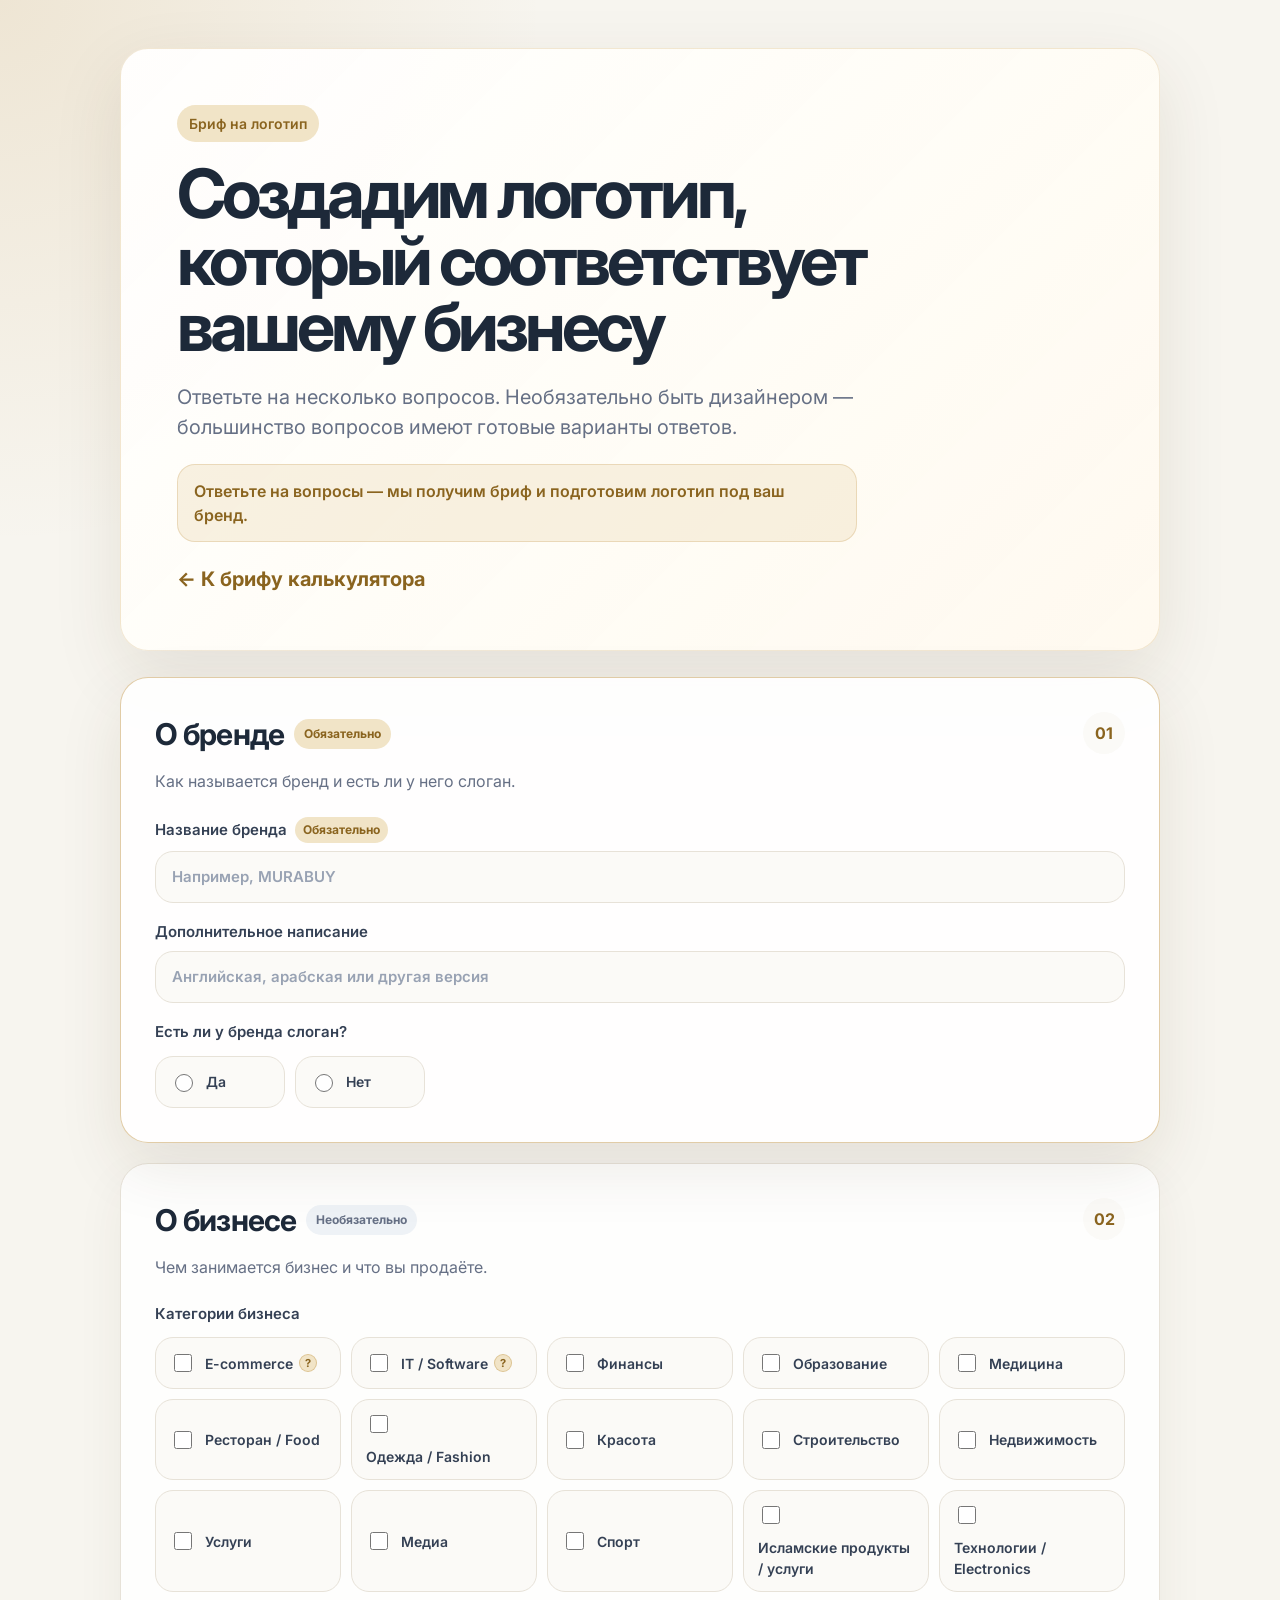
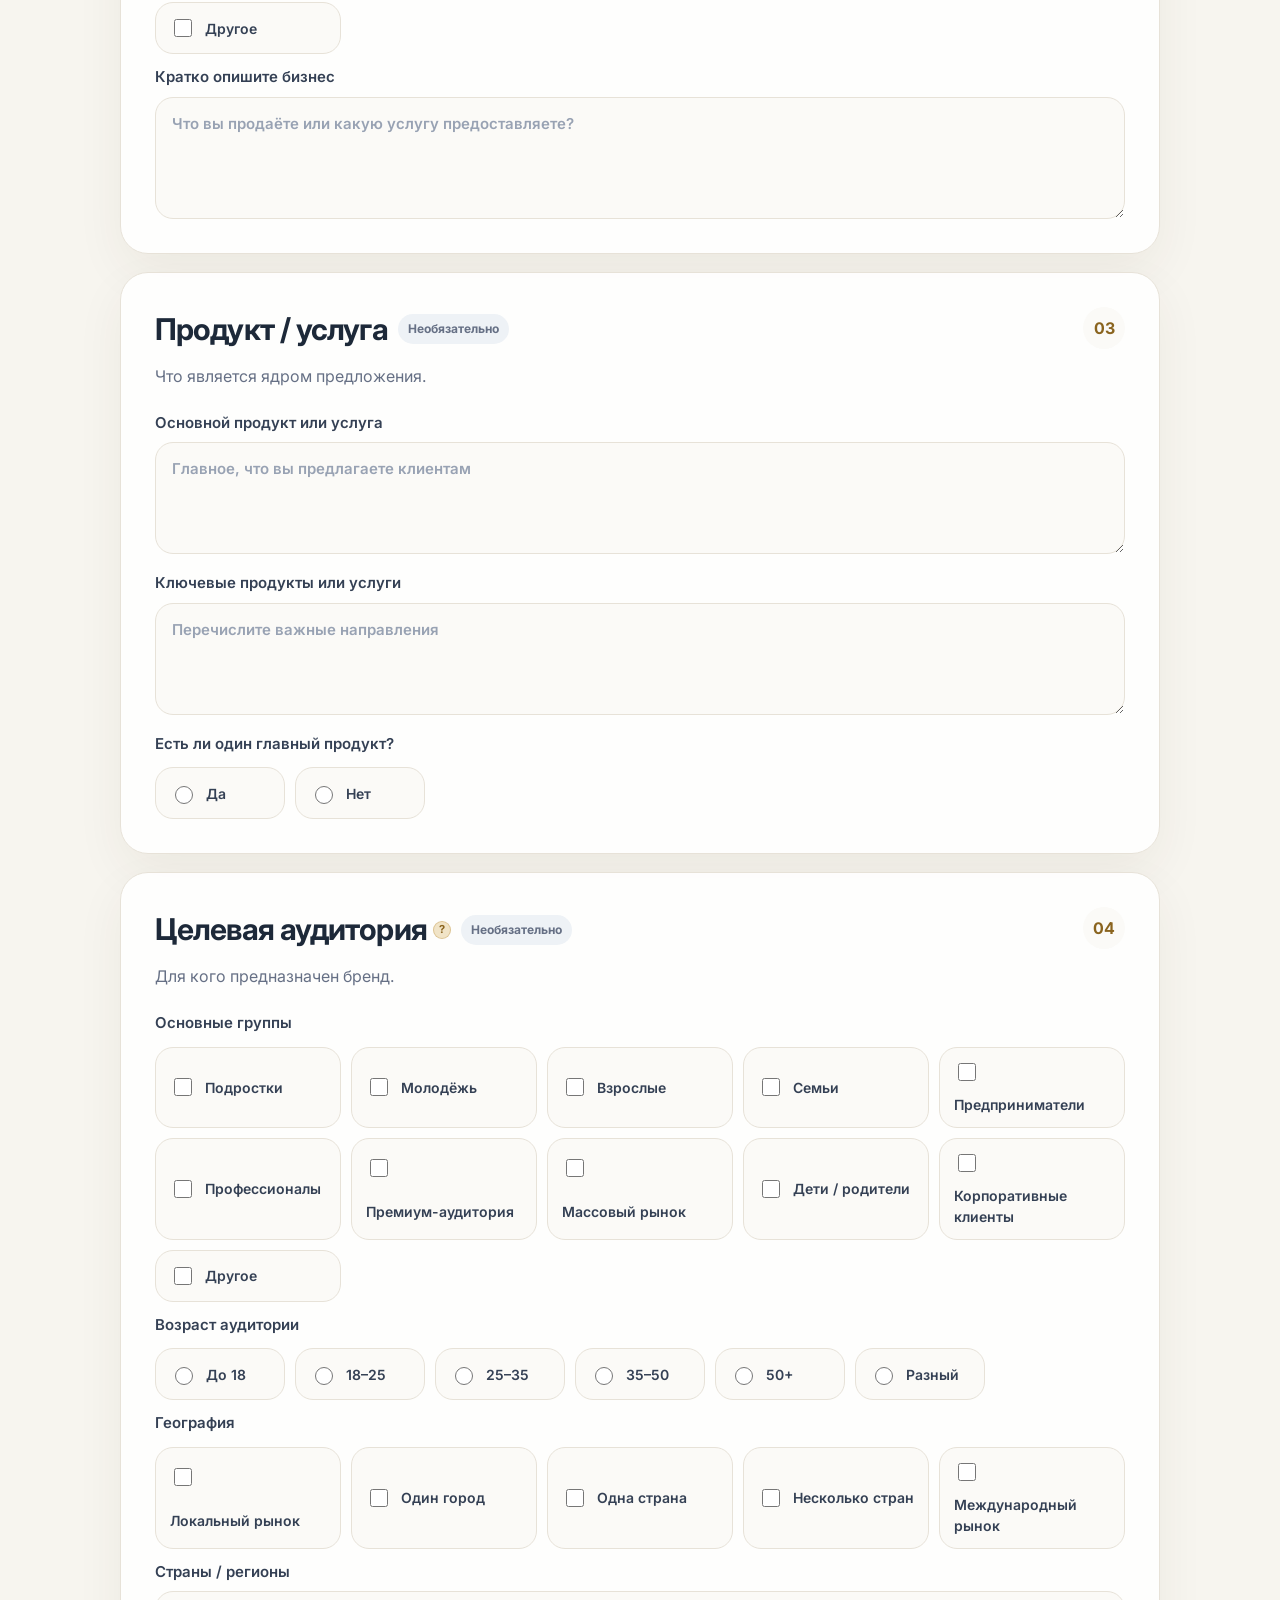
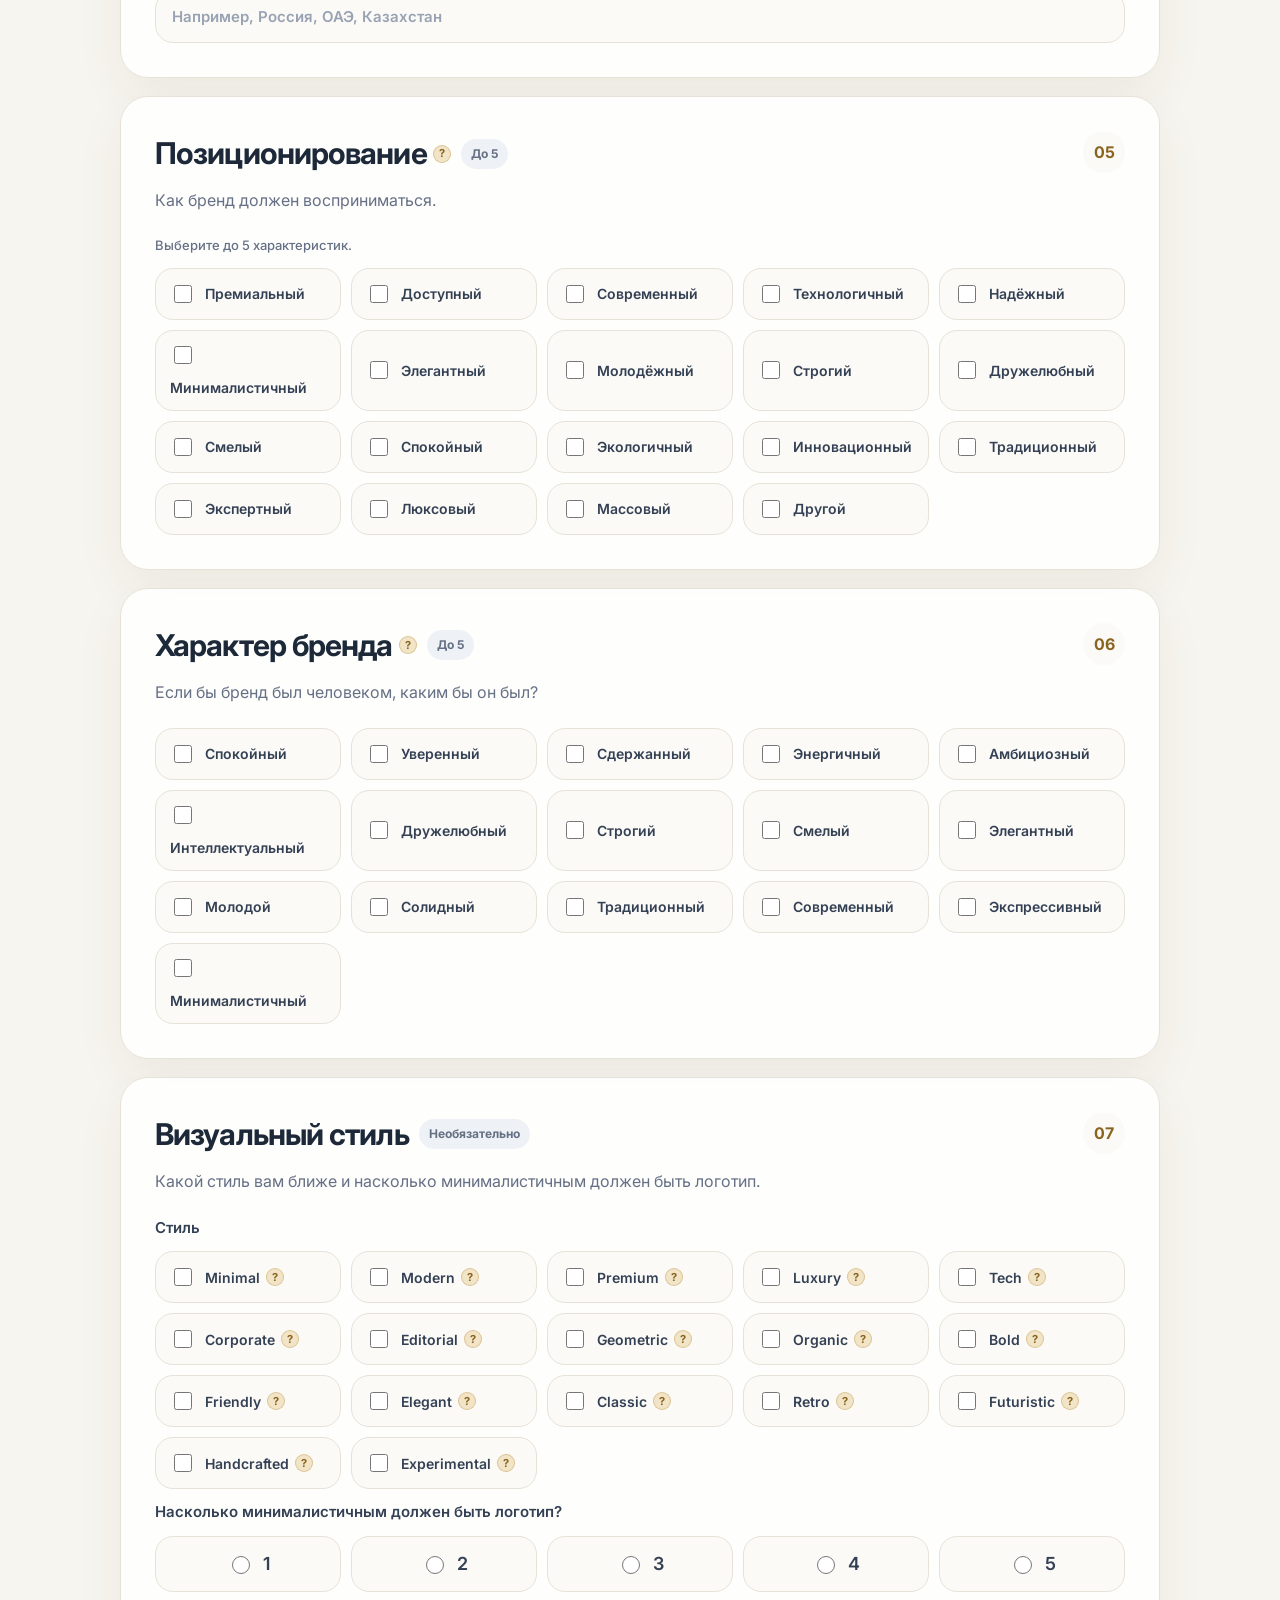
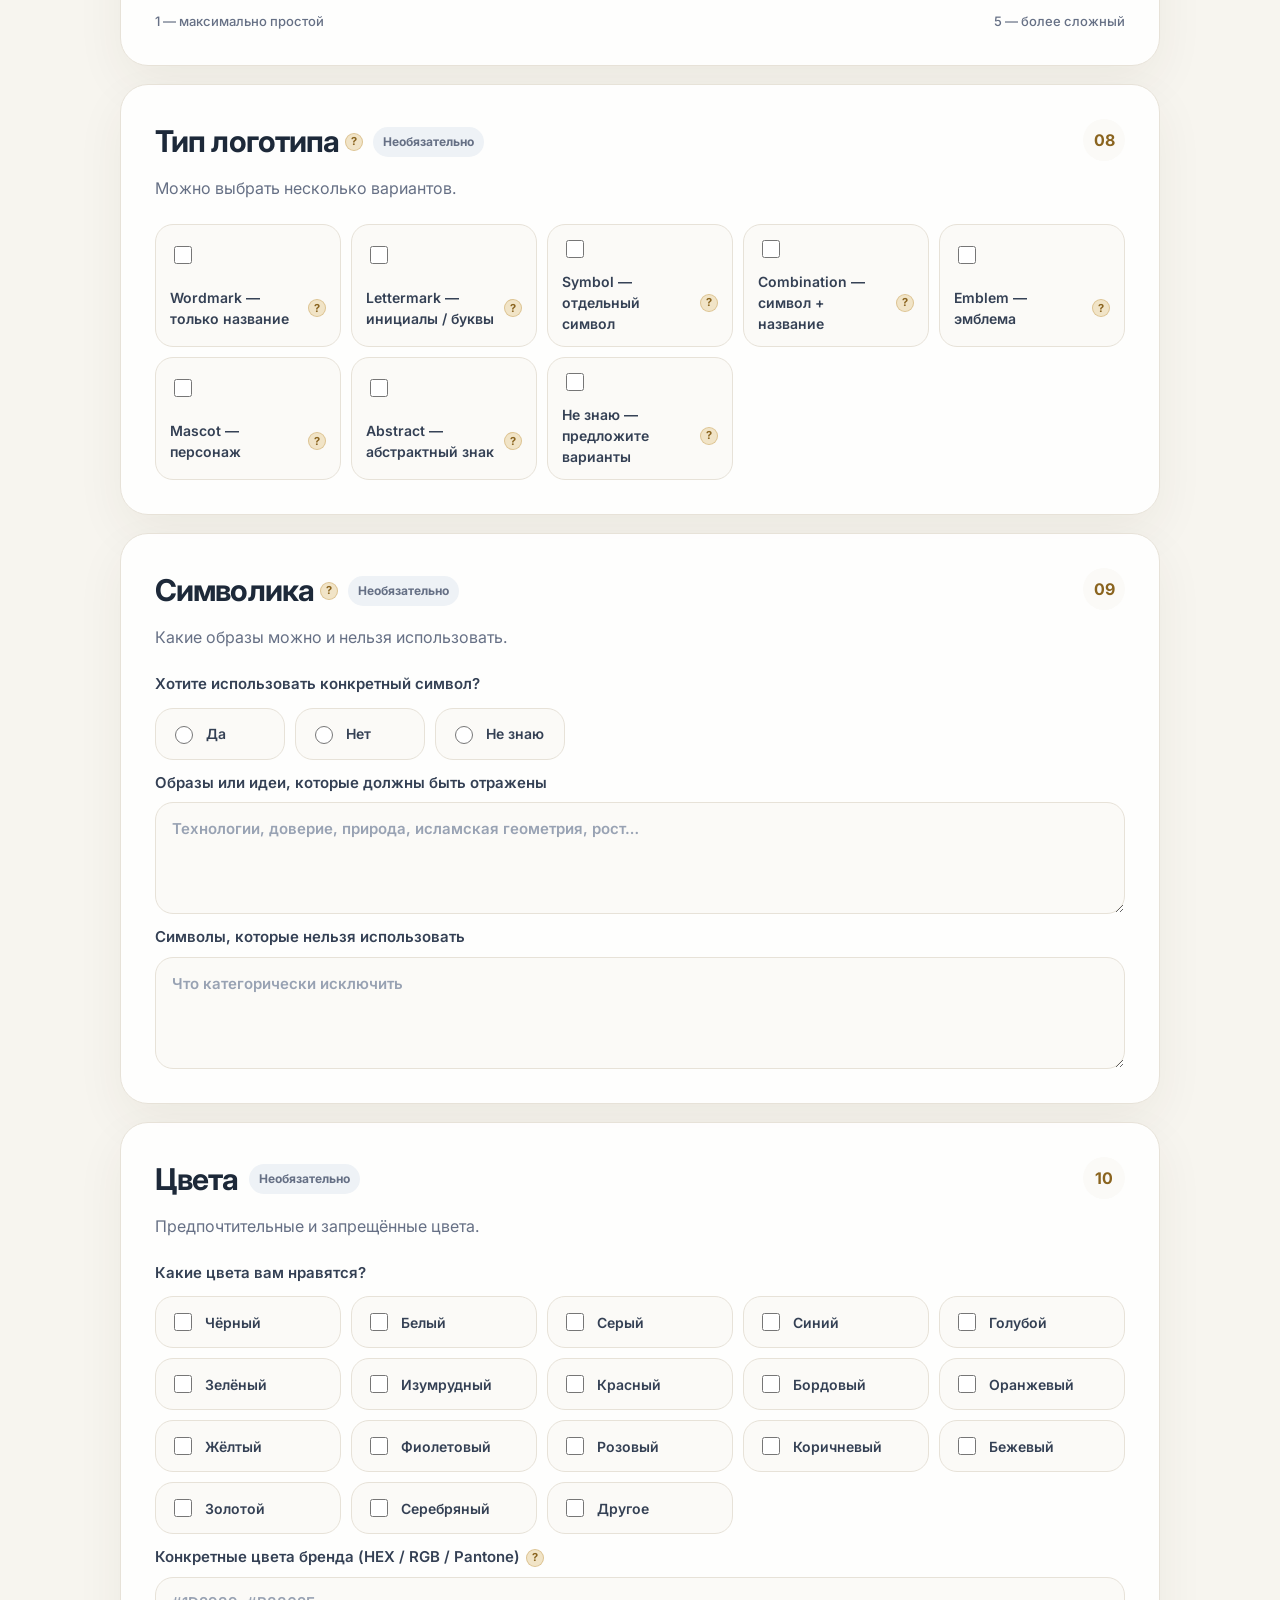
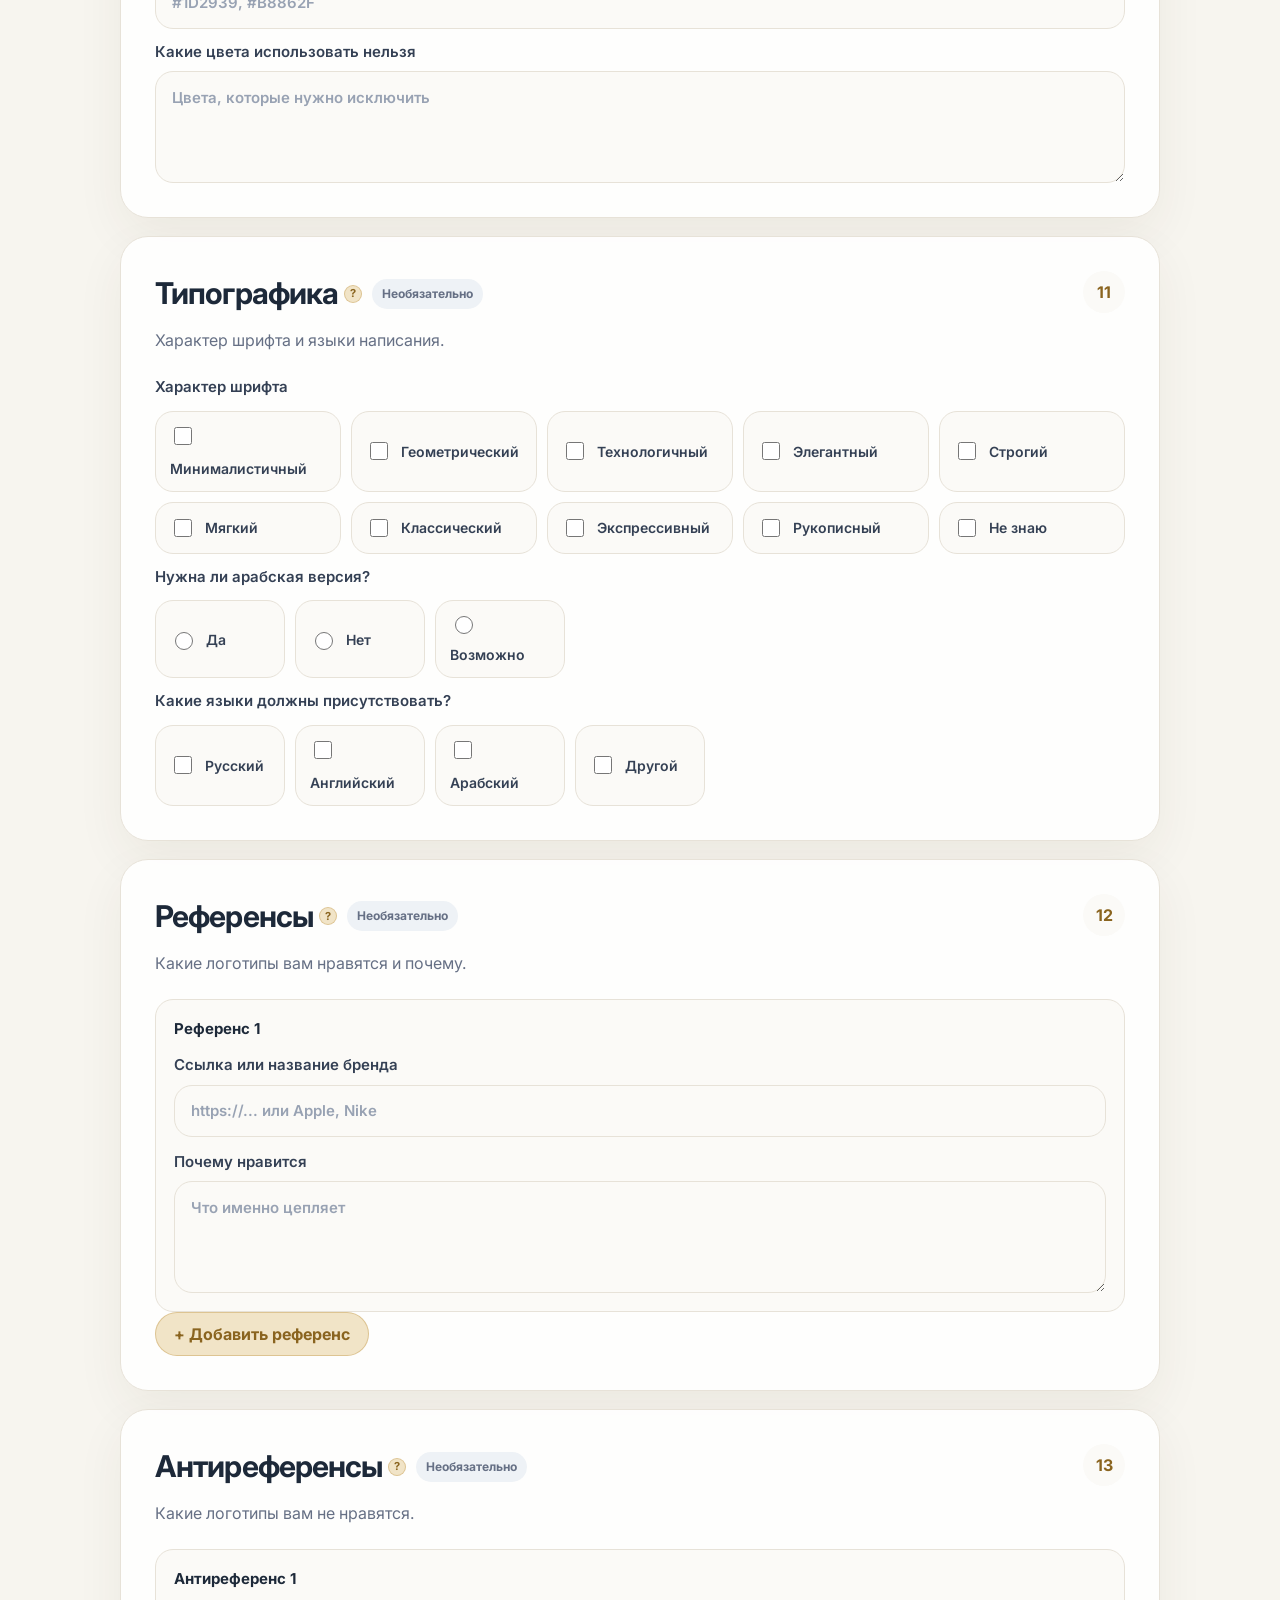
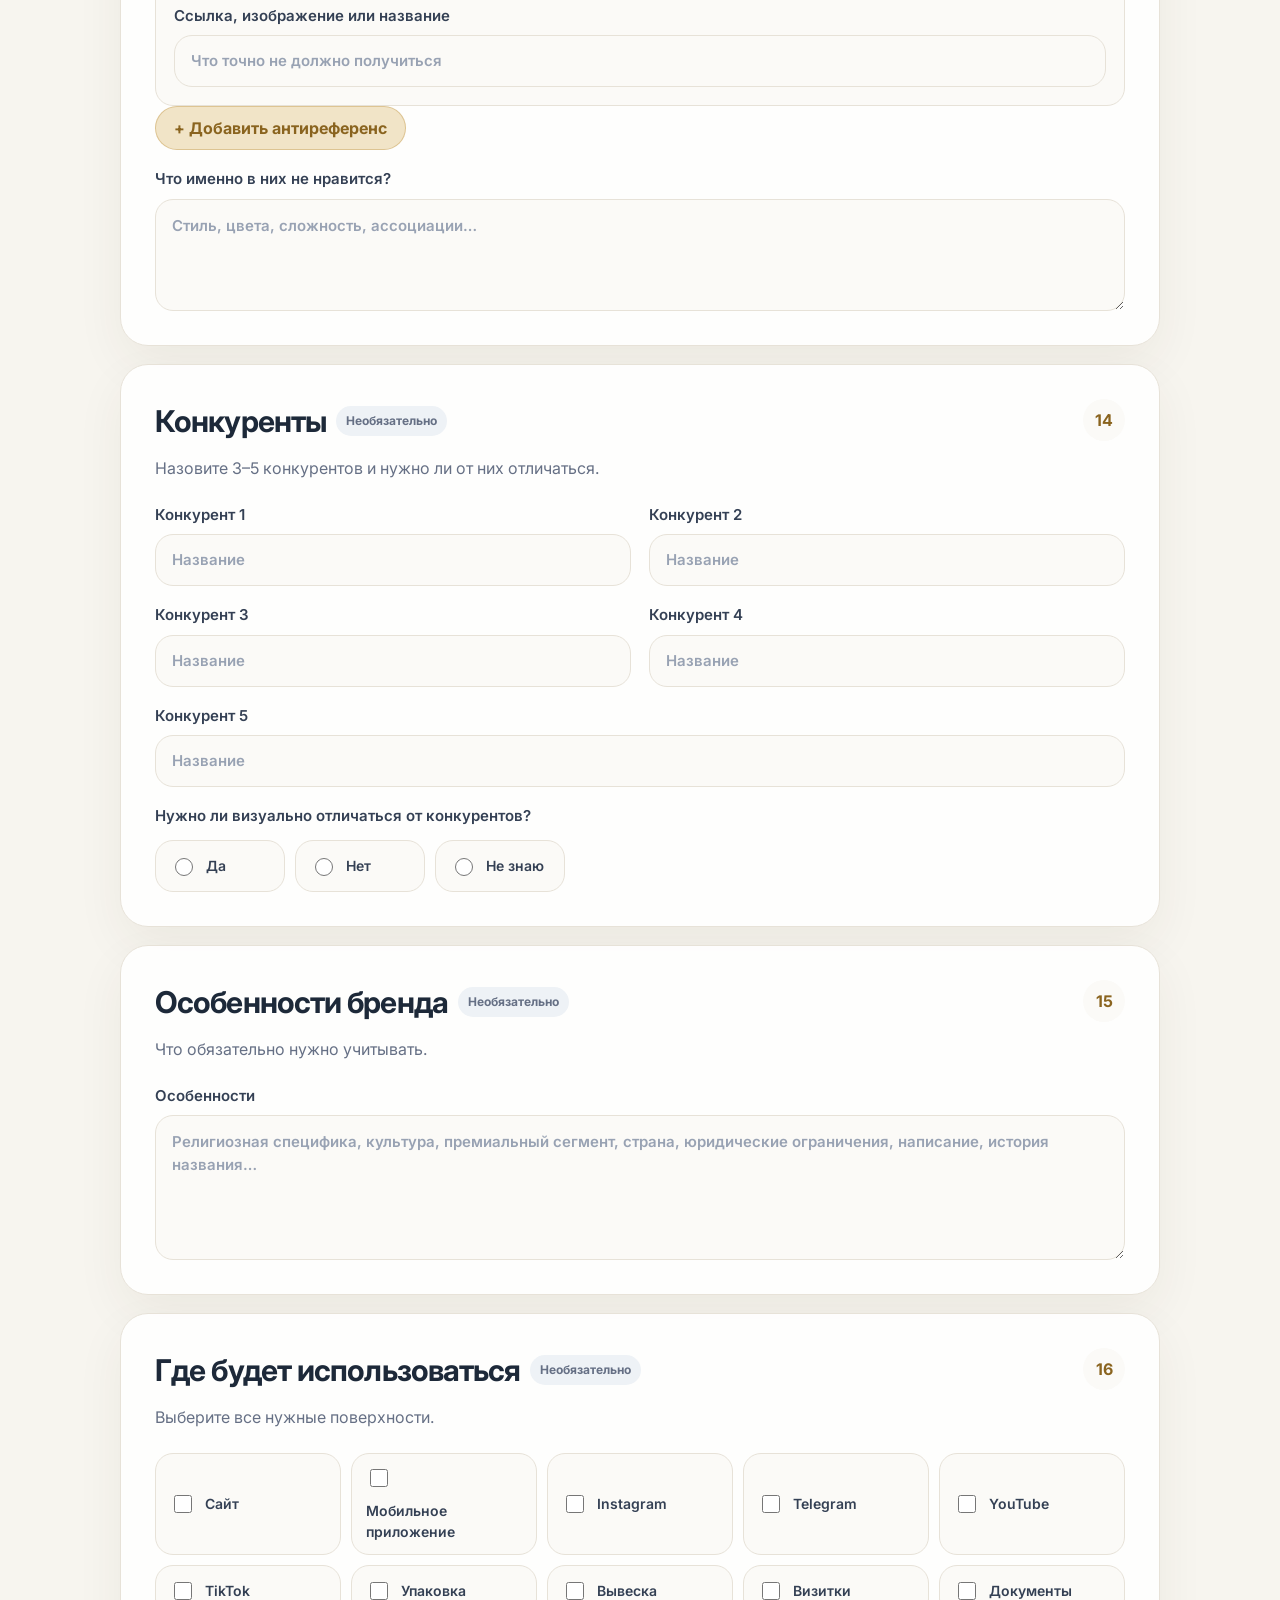
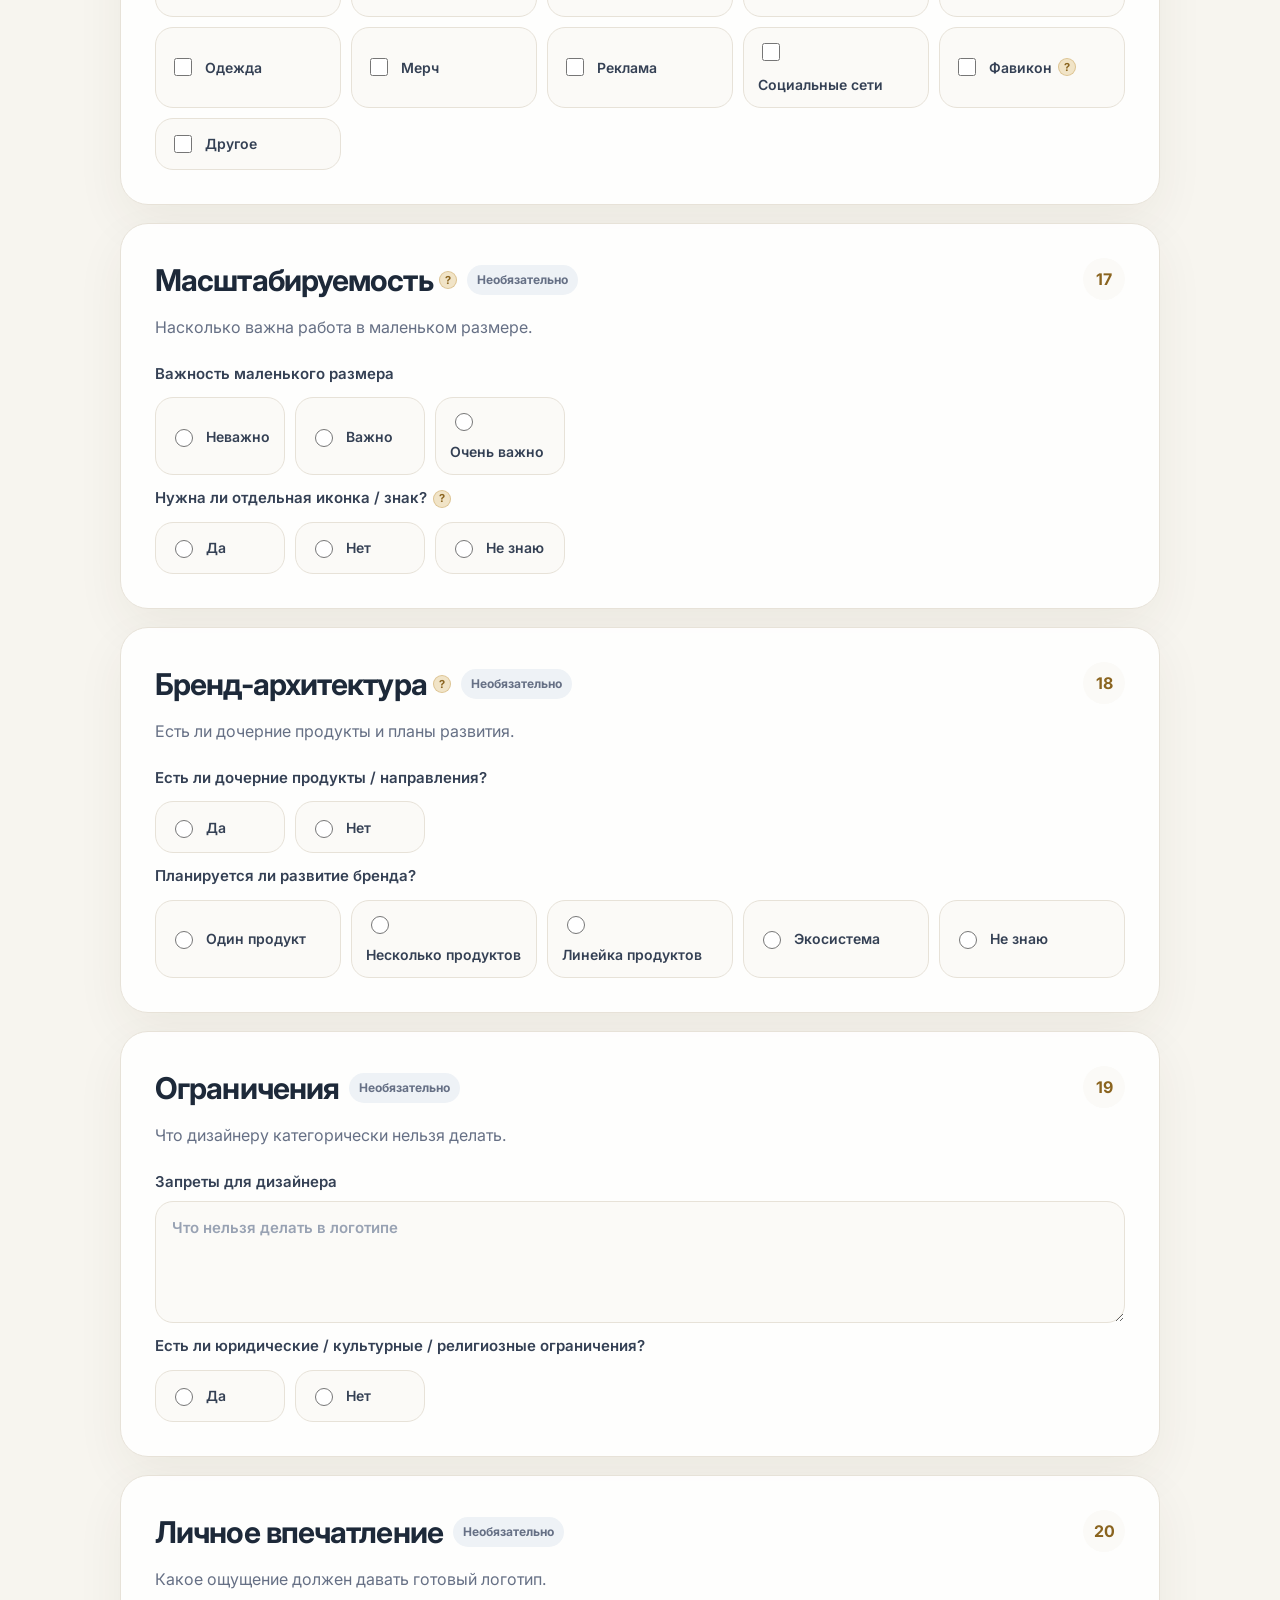
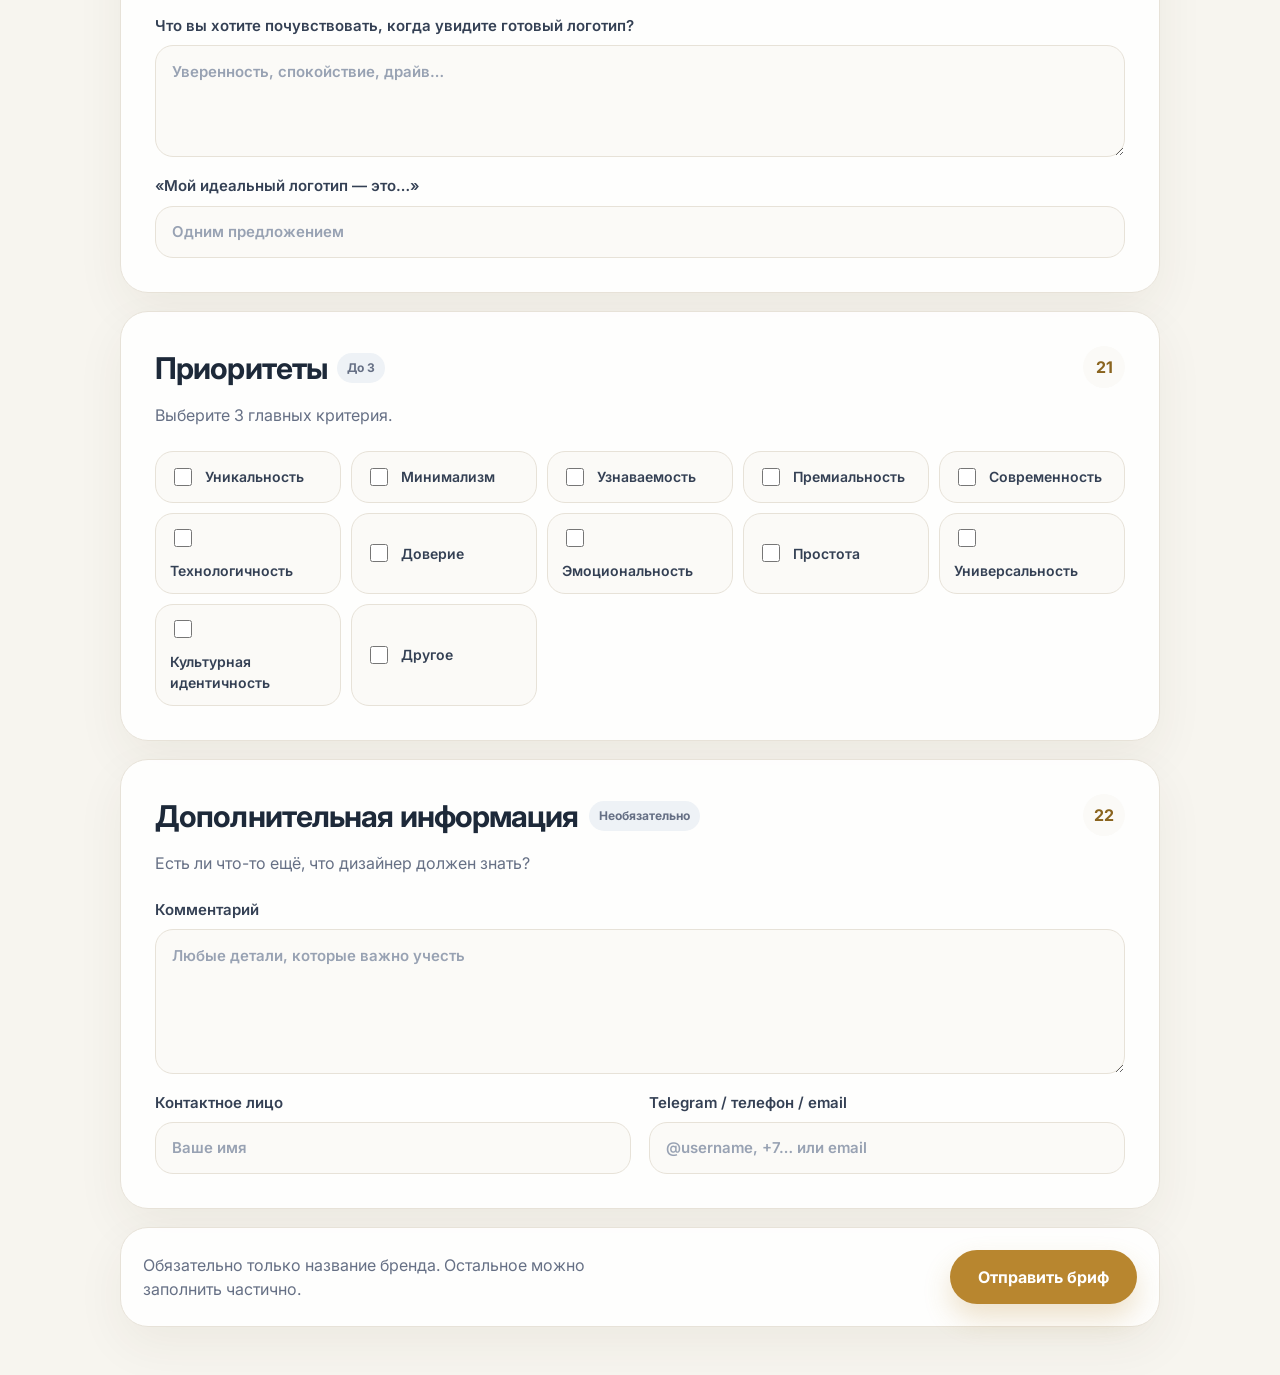
==== commit 3b0e3cc1: "Hide prompt from clients and send a full brand-book brief to Telegram. Show success with review/resu" ====
--- a/logo/index.html
+++ b/logo/index.html
@@ -23,7 +23,7 @@
           имеют готовые варианты ответов.
         </p>
         <p class="hero__hint">
-          В конце вы получите структурированный бриф и готовый промпт для дизайнера или AI.
+          Ответьте на вопросы — мы получим бриф и подготовим логотип под ваш бренд.
         </p>
         <p>
           <a href="/">← К брифу калькулятора</a>
@@ -881,40 +881,45 @@
             <p>Обязательно только название бренда. Остальное можно заполнить частично.</p>
             <p class="form-status" id="form-status" role="status"></p>
           </div>
-          <button type="submit" id="submit-button">Собрать бриф и отправить</button>
+          <button type="submit" id="submit-button">Отправить бриф</button>
         </div>
       </form>
 
-      <section class="result-screen" id="result-screen" aria-labelledby="result-title" hidden>
+      <section
+        class="success-message"
+        id="success-message"
+        role="dialog"
+        aria-modal="true"
+        aria-labelledby="success-title"
+        hidden
+      >
+        <div class="success-message__card">
+          <span>Готово</span>
+          <h2 id="success-title">Спасибо! Бриф успешно отправлен.</h2>
+          <p>Мы получили ваши ответы и скоро свяжемся с вами.</p>
+          <div class="success-actions">
+            <button type="button" id="view-brief">Посмотреть отправленный бриф</button>
+            <button type="button" class="ghost-button" id="send-again">Отправить ещё раз</button>
+          </div>
+        </div>
+      </section>
+
+      <section class="brief-review" id="brief-review" aria-labelledby="review-title" hidden>
         <article class="result-card">
-          <div class="hero__badge">Готово</div>
-          <h2 id="result-title">Ваш бриф готов</h2>
-          <p>
-            Мы собрали ваши ответы и превратили их в структурированное ТЗ и AI-промпт для разработки
-            логотипа. Копия также отправлена в Telegram.
-          </p>
-          <p class="form-status" id="result-status" role="status"></p>
+          <div class="hero__badge">Ваши ответы</div>
+          <h2 id="review-title">Как вы заполнили бриф</h2>
+          <p>Ниже — то, что было отправлено. Можно вернуться и отправить бриф ещё раз.</p>
 
           <div class="result-actions">
-            <button type="button" id="copy-prompt">Скопировать промпт</button>
-            <button type="button" class="secondary-button" id="download-brief">Скачать бриф</button>
-            <button type="button" class="ghost-button" id="edit-brief">Изменить ответы</button>
-            <button type="button" class="ghost-button" id="new-brief">Создать новый бриф</button>
+            <button type="button" id="back-to-success">Назад</button>
+            <button type="button" class="ghost-button" id="edit-from-review">Отправить ещё раз</button>
           </div>
 
           <div class="summary-block" id="summary-block"></div>
-
-          <h3 style="margin: 0 0 12px; font-size: 18px">Финальный AI Prompt</h3>
-          <pre class="prompt-box" id="prompt-box"></pre>
-          <p class="prompt-tools">
-            Готовый промпт можно использовать в ChatGPT, Midjourney, Gemini, Claude, передать дизайнеру
-            или студии.
-          </p>
         </article>
       </section>
     </main>
 
-    <div class="copy-toast" id="copy-toast" role="status">Промпт скопирован</div>
     <script src="script.js"></script>
   </body>
 </html>
--- a/logo/styles.css
+++ b/logo/styles.css
@@ -193,8 +193,18 @@
   gap: 18px;
 }
 
-.result-screen.is-visible {
-  display: grid;
+.result-screen.is-visible,
+.brief-review.is-visible {
+  display: grid;
+}
+
+.brief-review {
+  display: none;
+  gap: 18px;
+}
+
+.brief-review[hidden] {
+  display: none;
 }
 
 .result-card {
@@ -218,13 +228,24 @@
   font-size: 17px;
 }
 
+.success-actions,
 .result-actions {
   display: flex;
   flex-wrap: wrap;
+  justify-content: center;
   gap: 10px;
+}
+
+.result-actions {
+  justify-content: flex-start;
   margin-bottom: 28px;
 }
 
+.success-actions {
+  margin-top: 8px;
+}
+
+.success-actions button,
 .result-actions button {
   min-height: 48px;
   padding: 0 20px;
@@ -236,31 +257,22 @@
   box-shadow: 0 14px 28px rgba(184, 134, 47, 0.24);
 }
 
-.result-actions .secondary-button {
-  border: 1px solid rgba(184, 134, 47, 0.35);
-  background: var(--accent-soft);
-  color: var(--accent-dark);
+.success-actions .ghost-button,
+.result-actions .ghost-button {
+  border: 1px solid var(--line);
+  background: transparent;
+  color: var(--muted);
   box-shadow: none;
 }
 
-.result-actions .ghost-button {
-  border: 1px solid var(--line);
-  background: transparent;
-  color: var(--muted);
-  box-shadow: none;
-}
-
+.success-actions button:hover,
 .result-actions button:hover {
   background: var(--accent-dark);
   color: #fff;
   transform: translateY(-1px);
 }
 
-.result-actions .secondary-button:hover {
-  background: #ead7ad;
-  color: var(--accent-dark);
-}
-
+.success-actions .ghost-button:hover,
 .result-actions .ghost-button:hover {
   border-color: rgba(184, 134, 47, 0.45);
   background: rgba(241, 228, 199, 0.35);
@@ -270,7 +282,6 @@
 .summary-block {
   display: grid;
   gap: 18px;
-  margin-bottom: 28px;
 }
 
 .summary-item {
@@ -298,57 +309,8 @@
   line-height: 1.55;
 }
 
-.prompt-box {
-  margin: 0;
-  padding: 18px;
-  border: 1px solid rgba(184, 134, 47, 0.28);
-  border-radius: var(--radius-md);
-  background: #fffaf0;
-  color: var(--text);
-  font-family: ui-monospace, SFMono-Regular, Menlo, Monaco, Consolas, monospace;
-  font-size: 13px;
-  font-weight: 500;
-  line-height: 1.6;
-  white-space: pre-wrap;
-  overflow-x: auto;
-}
-
-.prompt-tools {
-  display: flex;
-  flex-wrap: wrap;
-  gap: 12px;
-  margin: 18px 0 0;
-  color: var(--muted);
-  font-size: 14px;
-}
-
 .brief-form.is-hidden {
   display: none;
-}
-
-.copy-toast {
-  position: fixed;
-  right: 20px;
-  bottom: 20px;
-  z-index: 30;
-  padding: 12px 16px;
-  border-radius: 999px;
-  background: var(--text);
-  color: #fff;
-  font-size: 14px;
-  font-weight: 600;
-  box-shadow: 0 12px 30px rgba(29, 41, 57, 0.24);
-  opacity: 0;
-  pointer-events: none;
-  transform: translateY(8px);
-  transition:
-    opacity 0.2s ease,
-    transform 0.2s ease;
-}
-
-.copy-toast.is-visible {
-  opacity: 1;
-  transform: translateY(0);
 }
 
 @media (max-width: 760px) {
@@ -363,10 +325,12 @@
     font-size: 16px;
   }
 
+  .success-actions,
   .result-actions {
     flex-direction: column;
   }
 
+  .success-actions button,
   .result-actions button {
     width: 100%;
   }
